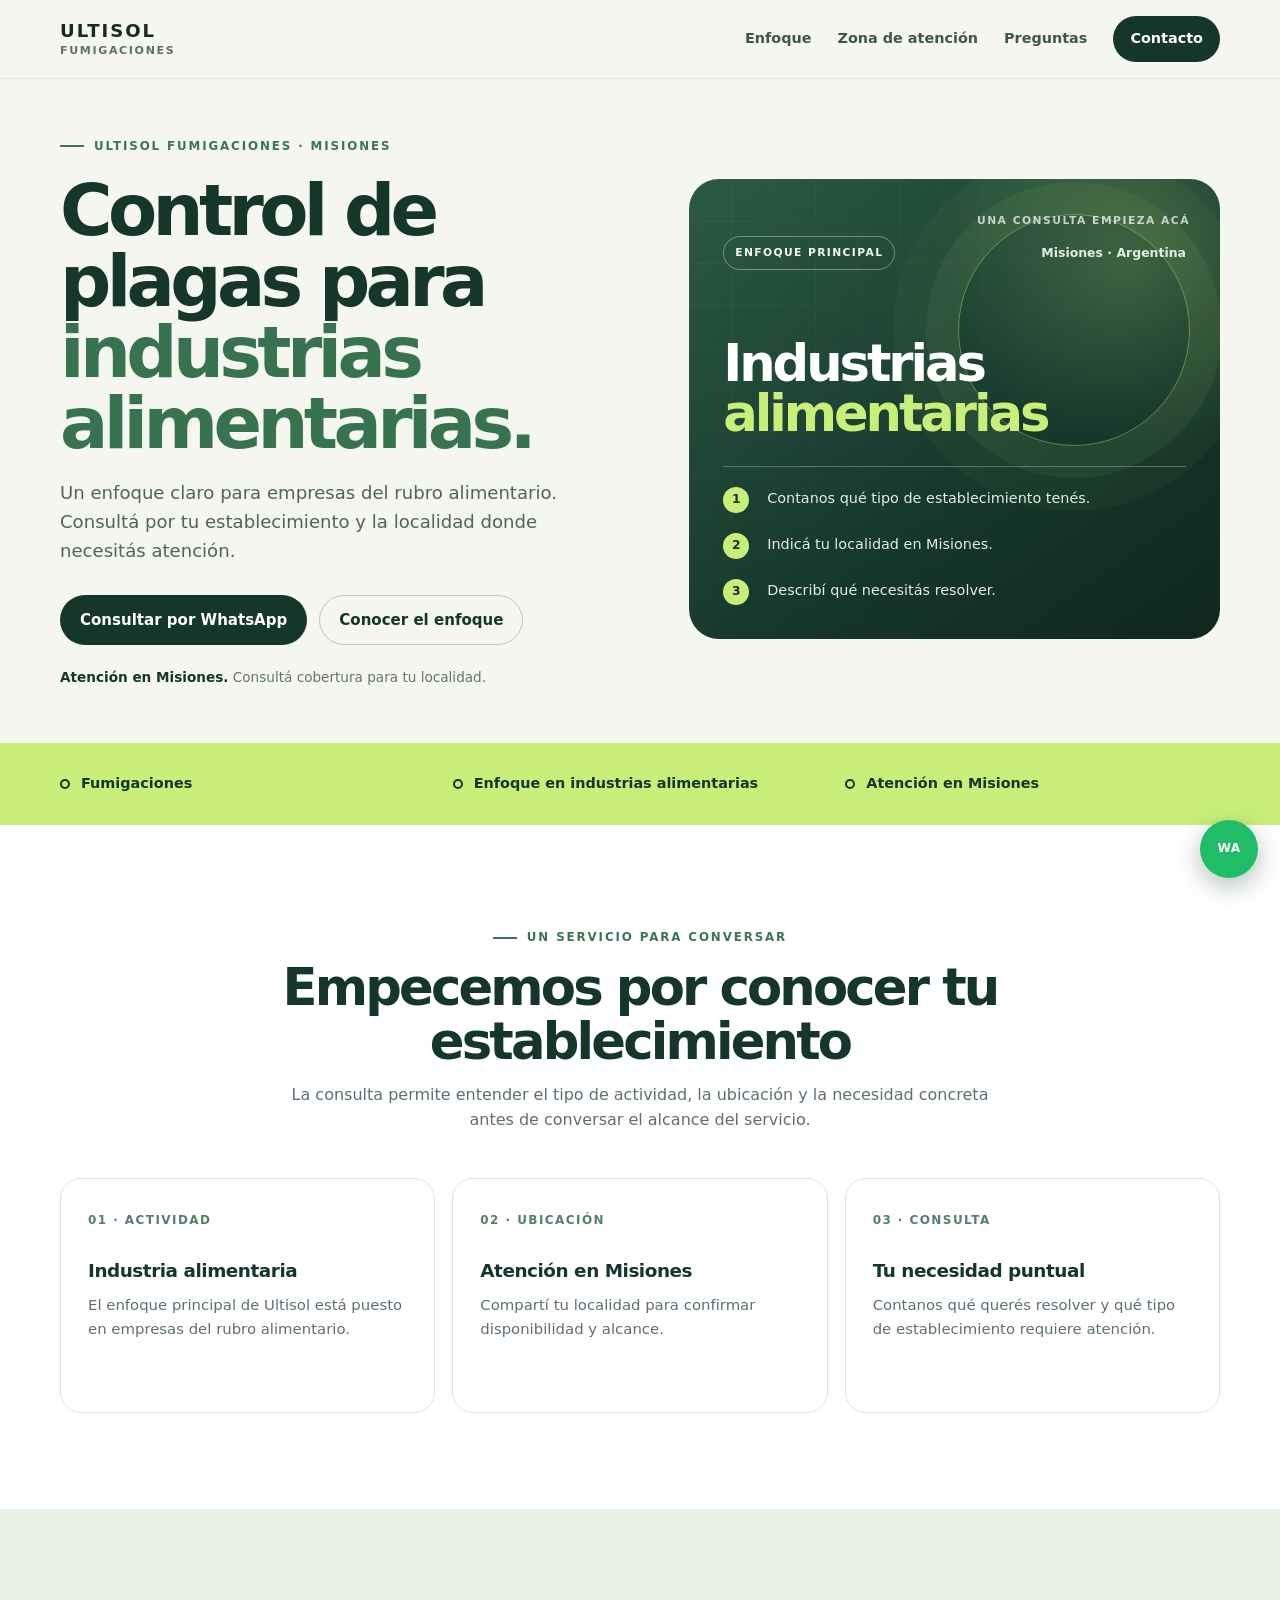
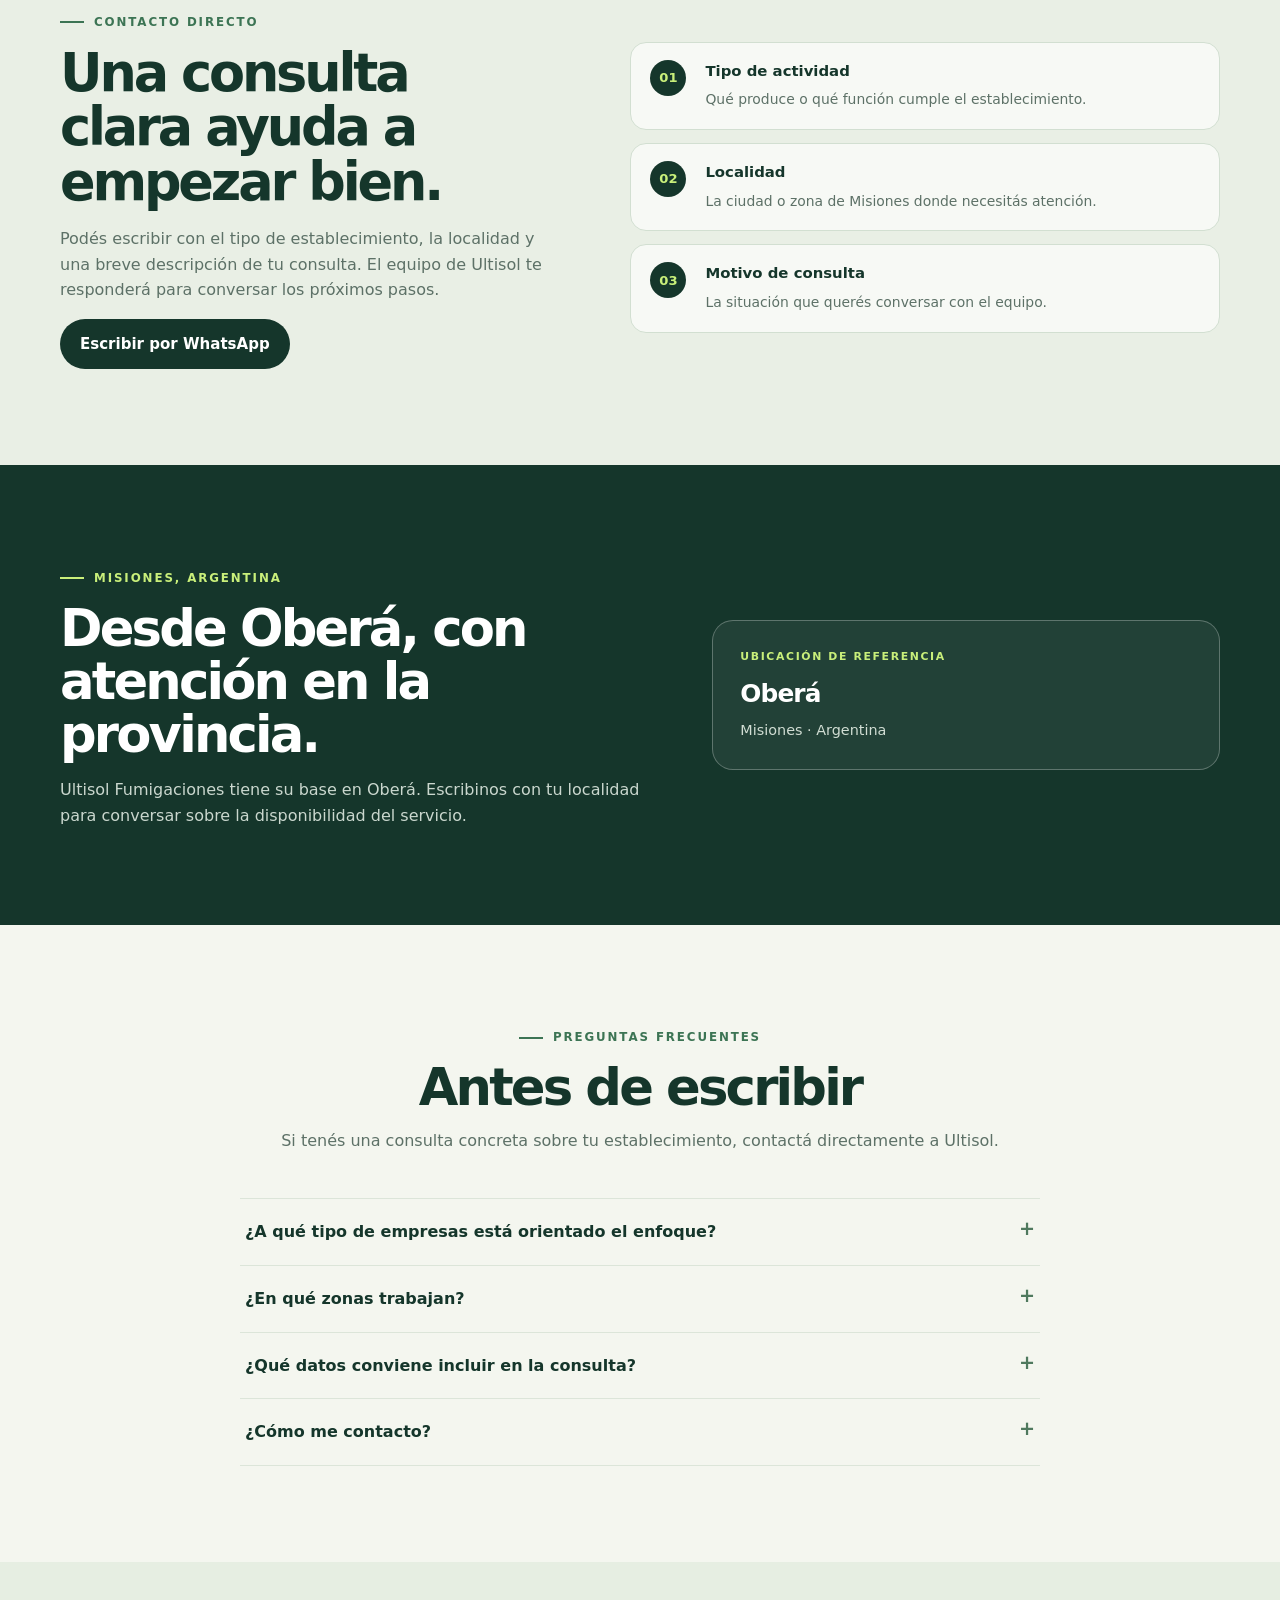
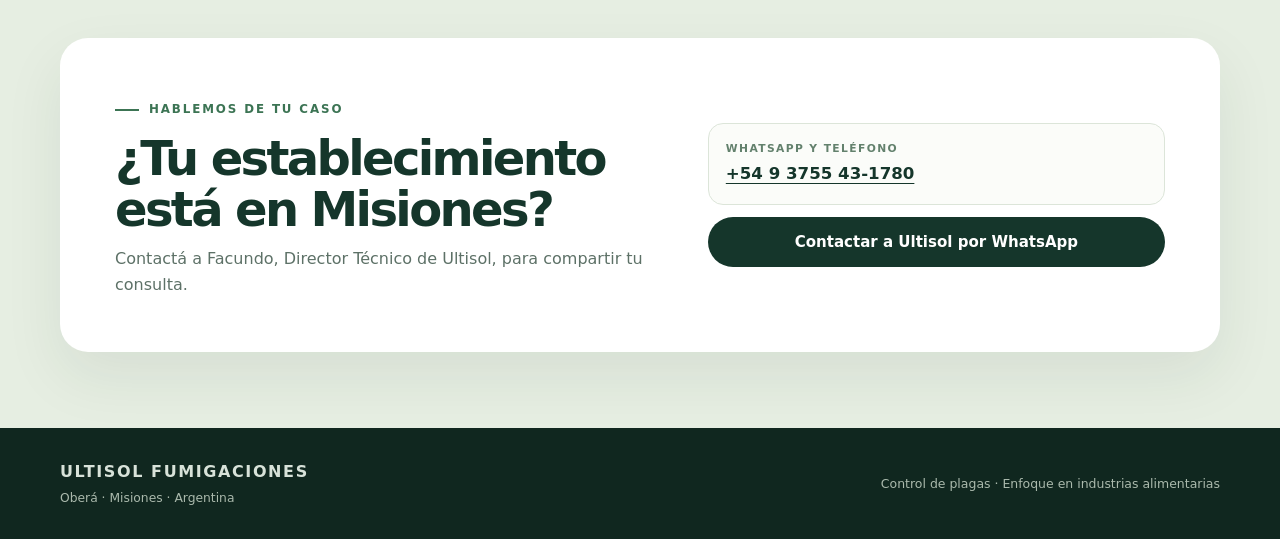
==== index.html @ b4c812c1 "Create first Ultisol website draft" ====
<!doctype html>
<html lang="es-AR">
<head>
  <meta charset="utf-8">
  <meta name="viewport" content="width=device-width, initial-scale=1">
  <meta name="theme-color" content="#15362b">
  <meta name="robots" content="noindex,follow">
  <meta name="description" content="Ultisol Fumigaciones: control de plagas con enfoque en industrias alimentarias. Atención en Misiones. Consultá por tu establecimiento.">
  <meta property="og:type" content="website">
  <meta property="og:locale" content="es_AR">
  <meta property="og:title" content="Ultisol Fumigaciones | Industrias alimentarias en Misiones">
  <meta property="og:description" content="Un enfoque en control de plagas para industrias alimentarias. Consultá por tu establecimiento en Misiones.">
  <meta name="referrer" content="no-referrer">
  <title>Ultisol Fumigaciones | Industrias alimentarias en Misiones</title>
  <style>
    :root {
      color-scheme: light;
      --ink: #172b24;
      --muted: #5d7167;
      --forest: #15362b;
      --forest-2: #214d3d;
      --leaf: #c9ef7a;
      --paper: #f4f6ef;
      --white: #fff;
      --line: #dce5d9;
      --soft: #e9efe5;
      --header-height: 78px;
      font-family: ui-sans-serif, system-ui, -apple-system, BlinkMacSystemFont, "Segoe UI", sans-serif;
    }
    * { box-sizing: border-box; }
    html { scroll-behavior: smooth; scroll-padding-top: 100px; }
    body { margin: 0; background: var(--paper); color: var(--ink); font-family: inherit; line-height: 1.6; }
    a { color: inherit; }
    .skip-link { position: absolute; left: 14px; top: -70px; z-index: 100; padding: 10px 14px; background: var(--leaf); color: var(--forest); border-radius: 8px; font-weight: 700; }
    .skip-link:focus { top: 12px; }
    .wrap { width: min(1160px, calc(100% - 48px)); margin-inline: auto; }
    .site-header { position: sticky; top: 0; z-index: 20; background: rgba(244, 246, 239, .96); border-bottom: 1px solid rgba(21, 54, 43, .09); backdrop-filter: blur(14px); }
    .header-inner { min-height: var(--header-height); display: flex; align-items: center; justify-content: space-between; gap: 24px; }
    .brand { text-decoration: none; display: grid; gap: 0; line-height: 1.08; flex: 0 0 auto; }
    .brand strong { font-size: 1.13rem; font-weight: 850; letter-spacing: .11em; }
    .brand span { margin-top: 5px; color: var(--muted); font-size: .69rem; font-weight: 700; letter-spacing: .15em; text-transform: uppercase; }
    .nav { display: flex; align-items: center; gap: 26px; }
    .nav a { color: #40564b; text-decoration: none; font-size: .9rem; font-weight: 650; }
    .nav a:hover, .nav a:focus-visible { color: #1d684b; }
    .nav .nav-cta { padding: 11px 17px; background: var(--forest); color: var(--white); border-radius: 999px; }
    .nav .nav-cta:hover, .nav .nav-cta:focus-visible { background: var(--forest-2); color: var(--white); }
    .hero { padding: 50px 0 54px; }
    .hero-grid { display: grid; grid-template-columns: minmax(0, 1.02fr) minmax(360px, .98fr); align-items: center; gap: clamp(36px, 6vw, 78px); }
    .eyebrow, .kicker { display: inline-flex; align-items: center; gap: 10px; color: #3c7454; font-size: .74rem; font-weight: 850; letter-spacing: .16em; text-transform: uppercase; }
    .eyebrow::before, .kicker::before { width: 24px; height: 2px; background: currentColor; content: ""; }
    h1, h2, h3, p { margin-top: 0; }
    h1, h2, h3 { font-family: inherit; }
    h1 { max-width: 690px; margin: 20px 0 20px; color: var(--forest); font-size: clamp(2.7rem, 5.6vw, 5.25rem); font-weight: 830; line-height: .99; letter-spacing: -.065em; }
    h1 em { color: #37734f; font-style: normal; }
    .hero-copy { max-width: 580px; color: #50645a; font-size: clamp(1rem, 1.5vw, 1.13rem); }
    .hero-actions { display: flex; flex-wrap: wrap; gap: 12px; margin-top: 29px; }
    .button { min-height: 49px; display: inline-flex; align-items: center; justify-content: center; gap: 10px; padding: 12px 19px; border: 1px solid transparent; border-radius: 999px; text-decoration: none; font-size: .94rem; font-weight: 780; transition: transform .18s ease, background .18s ease; }
    .button:hover { transform: translateY(-2px); }
    .button-primary { background: var(--forest); color: var(--white); }
    .button-primary:hover { background: var(--forest-2); }
    .button-light { border-color: #bac9bd; color: var(--forest); background: transparent; }
    .button-light:hover { background: var(--white); }
    .hero-note { margin: 22px 0 0; color: #64756b; font-size: .85rem; }
    .hero-note strong { color: var(--forest); }
    .hero-art { min-height: 460px; position: relative; overflow: hidden; isolation: isolate; padding: 34px; display: flex; align-items: end; border-radius: 30px; background: radial-gradient(circle at 83% 18%, rgba(201, 239, 122, .2), transparent 32%), linear-gradient(145deg, #2b5a44, #15362b 63%, #10271f); color: var(--white); }
    .hero-art::before { position: absolute; z-index: -1; inset: 0; content: ""; opacity: .27; background-image: linear-gradient(rgba(255,255,255,.15) 1px, transparent 1px), linear-gradient(90deg, rgba(255,255,255,.15) 1px, transparent 1px); background-size: 42px 42px; mask-image: linear-gradient(130deg, black, transparent 76%); }
    .hero-art::after { position: absolute; z-index: -1; top: 35px; right: 30px; width: 230px; height: 230px; border: 1px solid rgba(201,239,122,.42); border-radius: 50%; box-shadow: 0 0 0 32px rgba(201,239,122,.06), 0 0 0 65px rgba(201,239,122,.035); content: ""; }
    .art-content { width: 100%; }
    .art-topline { display: flex; justify-content: space-between; align-items: center; gap: 12px; }
    .art-tag { padding: 7px 11px; border: 1px solid rgba(255,255,255,.37); border-radius: 999px; color: #f5f8ee; font-size: .67rem; font-weight: 800; letter-spacing: .13em; text-transform: uppercase; }
    .art-location { color: #e3eddf; font-size: .78rem; font-weight: 700; }
    .art-title { margin: 68px 0 28px; max-width: 380px; font-size: clamp(2.3rem, 4vw, 3.7rem); font-weight: 820; line-height: .98; letter-spacing: -.06em; }
    .art-title span { display: block; color: var(--leaf); }
    .art-rule { width: 100%; height: 1px; background: rgba(255,255,255,.27); }
    .art-prompt { display: grid; grid-template-columns: 32px 1fr; gap: 12px; align-items: start; margin-top: 20px; color: #e4ede3; font-size: .9rem; }
    .art-prompt b { width: 26px; height: 26px; display: grid; place-items: center; border-radius: 50%; background: var(--leaf); color: var(--forest); font-size: .77rem; }
    .art-prompt span { display: block; }
    .hero-art-note { position: absolute; top: 33px; right: 30px; color: rgba(255,255,255,.72); font-size: .67rem; font-weight: 800; letter-spacing: .14em; text-transform: uppercase; }
    .quick-facts { background: var(--leaf); color: var(--forest); }
    .quick-facts-inner { min-height: 82px; display: grid; grid-template-columns: repeat(3, 1fr); align-items: center; gap: 18px; }
    .fact { display: flex; align-items: center; gap: 11px; font-size: .9rem; font-weight: 760; }
    .fact-dot { width: 10px; height: 10px; border: 2px solid currentColor; border-radius: 50%; }
    .section { padding: 96px 0; }
    .section-heading { max-width: 720px; margin: 0 auto 45px; text-align: center; }
    .section-heading .kicker { justify-content: center; }
    .section-heading h2 { margin: 14px 0 13px; color: var(--forest); font-size: clamp(2rem, 4vw, 3.25rem); font-weight: 820; line-height: 1.05; letter-spacing: -.055em; }
    .section-heading p { margin: 0; color: var(--muted); font-size: 1rem; }
    .focus { background: var(--white); }
    .focus-grid { display: grid; grid-template-columns: repeat(3, minmax(0, 1fr)); gap: 17px; }
    .focus-card { min-height: 235px; padding: 27px; border: 1px solid var(--line); border-radius: 21px; background: var(--white); transition: transform .2s ease, box-shadow .2s ease; }
    .focus-card:hover { transform: translateY(-4px); box-shadow: 0 18px 38px rgba(21,54,43,.09); }
    .focus-number { display: inline-block; color: #548166; font-size: .75rem; font-weight: 850; letter-spacing: .12em; }
    .focus-card h3 { margin: 24px 0 9px; color: var(--forest); font-size: 1.15rem; font-weight: 800; letter-spacing: -.025em; }
    .focus-card p { margin: 0; color: var(--muted); font-size: .93rem; }
    .conversation { background: var(--soft); }
    .conversation-grid { display: grid; grid-template-columns: minmax(0, .9fr) minmax(0, 1.1fr); gap: clamp(36px, 7vw, 88px); align-items: center; }
    .conversation h2 { margin: 14px 0 17px; color: var(--forest); font-size: clamp(2rem, 4.1vw, 3.4rem); font-weight: 820; line-height: 1.04; letter-spacing: -.06em; }
    .conversation-copy > p { color: var(--muted); }
    .conversation-list { display: grid; gap: 13px; }
    .conversation-item { display: grid; grid-template-columns: 42px 1fr; gap: 13px; align-items: start; padding: 17px 19px; border: 1px solid #d2dfd1; border-radius: 16px; background: rgba(255,255,255,.64); }
    .conversation-item b { width: 36px; height: 36px; display: grid; place-items: center; border-radius: 50%; background: var(--forest); color: var(--leaf); font-size: .82rem; }
    .conversation-item strong { display: block; margin-bottom: 3px; color: var(--forest); font-size: .93rem; }
    .conversation-item span { color: var(--muted); font-size: .87rem; }
    .location { background: var(--forest); color: var(--white); }
    .location-grid { display: grid; grid-template-columns: 1fr .85fr; gap: 55px; align-items: center; }
    .location .kicker { color: var(--leaf); }
    .location h2 { max-width: 650px; margin: 14px 0 16px; font-size: clamp(2rem, 4vw, 3.3rem); font-weight: 820; line-height: 1.04; letter-spacing: -.055em; }
    .location-copy { max-width: 600px; margin-bottom: 0; color: #cad7ce; }
    .location-card { padding: 27px; border: 1px solid rgba(255,255,255,.27); border-radius: 21px; background: rgba(255,255,255,.06); }
    .location-card small { display: block; color: var(--leaf); font-size: .68rem; font-weight: 850; letter-spacing: .15em; text-transform: uppercase; }
    .location-card strong { display: block; margin: 9px 0 3px; font-size: 1.55rem; letter-spacing: -.035em; }
    .location-card span { color: #d1ddd3; font-size: .9rem; }
    .faq { background: var(--paper); }
    .faq-list { max-width: 800px; margin: 0 auto; border-top: 1px solid var(--line); }
    .faq-list details { padding: 20px 5px; border-bottom: 1px solid var(--line); }
    .faq-list summary { display: flex; justify-content: space-between; gap: 24px; cursor: pointer; color: var(--forest); font-weight: 780; list-style: none; }
    .faq-list summary::-webkit-details-marker { display: none; }
    .faq-list summary::after { content: "+"; color: #4f795e; font-size: 1.2rem; line-height: 1; }
    .faq-list details[open] summary::after { content: "−"; }
    .faq-list details p { max-width: 700px; margin: 12px 0 0; color: var(--muted); font-size: .94rem; }
    .contact { padding: 76px 0; background: #e6eee2; }
    .contact-panel { display: grid; grid-template-columns: 1.1fr .9fr; gap: 34px; align-items: center; padding: clamp(28px, 5vw, 55px); border-radius: 28px; background: var(--white); box-shadow: 0 24px 60px rgba(21,54,43,.08); }
    .contact-panel h2 { margin: 14px 0 12px; color: var(--forest); font-size: clamp(2rem, 4vw, 3rem); font-weight: 820; line-height: 1.05; letter-spacing: -.055em; }
    .contact-panel p { max-width: 570px; margin-bottom: 0; color: var(--muted); }
    .contact-actions { display: grid; gap: 12px; }
    .contact-detail { padding: 16px 17px; border: 1px solid var(--line); border-radius: 15px; background: #fbfcf9; }
    .contact-detail small { display: block; margin-bottom: 4px; color: #63816d; font-size: .67rem; font-weight: 850; letter-spacing: .13em; text-transform: uppercase; }
    .contact-detail a { color: var(--forest); font-size: 1.04rem; font-weight: 800; text-decoration-thickness: 1px; text-underline-offset: 4px; }
    .contact-detail .button { width: 100%; }
    .contact-detail .button:hover { color: var(--white); }
    .footer { padding: 31px 0; background: #10271f; color: #d8e2d9; }
    .footer-inner { display: flex; align-items: center; justify-content: space-between; gap: 18px; }
    .footer-brand { font-weight: 820; letter-spacing: .1em; }
    .footer small { display: block; margin-top: 4px; color: #aab9ac; font-size: .77rem; }
    .footer-note { color: #aab9ac; font-size: .78rem; }
    .floating-wa { position: fixed; z-index: 15; right: 22px; bottom: 22px; width: 58px; height: 58px; display: grid; place-items: center; border-radius: 50%; background: #20bd68; color: var(--white); box-shadow: 0 8px 26px rgba(7,47,28,.3); text-decoration: none; font-size: .76rem; font-weight: 900; letter-spacing: .04em; }
    .floating-wa:hover { background: #159952; }
    :focus-visible { outline: 3px solid #82b852; outline-offset: 3px; }
    @media (max-width: 900px) {
      .hero-grid { grid-template-columns: 1fr 1fr; gap: 30px; }
      .hero-art { min-height: 420px; padding: 27px; }
      .nav { gap: 15px; }
      .nav a { font-size: .84rem; }
      .conversation-grid { gap: 36px; }
      .location-grid { gap: 35px; }
    }
    @media (max-width: 720px) {
      :root { --header-height: auto; }
      .wrap { width: min(100% - 36px, 1160px); }
      .header-inner { min-height: 0; padding: 15px 0 12px; flex-wrap: wrap; gap: 12px 18px; }
      .brand strong { font-size: 1.02rem; }
      .nav { order: 3; width: 100%; gap: 19px; overflow-x: auto; padding: 3px 0 6px; }
      .nav a { flex: 0 0 auto; font-size: .82rem; }
      .nav .nav-cta { padding: 8px 13px; }
      .hero { padding: 38px 0 42px; }
      .hero-grid { grid-template-columns: 1fr; }
      h1 { max-width: 600px; font-size: clamp(2.65rem, 12vw, 4.25rem); }
      .hero-art { min-height: 380px; }
      .art-title { margin-top: 56px; font-size: clamp(2.3rem, 10vw, 3.5rem); }
      .quick-facts-inner { min-height: 0; grid-template-columns: 1fr; gap: 0; padding-block: 13px; }
      .fact { min-height: 43px; font-size: .86rem; }
      .section { padding: 72px 0; }
      .section-heading { margin-bottom: 32px; }
      .focus-grid { grid-template-columns: 1fr; }
      .focus-card { min-height: auto; padding: 23px; }
      .conversation-grid, .location-grid, .contact-panel { grid-template-columns: 1fr; }
      .location-card { max-width: none; }
      .contact { padding: 54px 0; }
      .contact-panel { gap: 24px; }
      .footer-inner { align-items: flex-start; flex-direction: column; }
      .floating-wa { right: 16px; bottom: 16px; width: 54px; height: 54px; }
    }
    @media (prefers-reduced-motion: reduce) {
      *, *::before, *::after { scroll-behavior: auto !important; transition-duration: .01ms !important; }
    }
  </style>
  <script type="application/ld+json">
  {
    "@context": "https://schema.org",
    "@type": "LocalBusiness",
    "name": "Ultisol Fumigaciones",
    "telephone": "+5493755431780",
    "address": {
      "@type": "PostalAddress",
      "addressLocality": "Oberá",
      "addressRegion": "Misiones",
      "addressCountry": "AR"
    },
    "areaServed": {
      "@type": "AdministrativeArea",
      "name": "Misiones, Argentina"
    }
  }
  </script>
</head>
<body>
  <a class="skip-link" href="#main">Ir al contenido</a>
  <header class="site-header">
    <div class="wrap header-inner">
      <a class="brand" href="#inicio" aria-label="Ultisol Fumigaciones, inicio">
        <strong>ULTISOL</strong>
        <span>Fumigaciones</span>
      </a>
      <nav class="nav" aria-label="Navegación principal">
        <a href="#enfoque">Enfoque</a>
        <a href="#zona">Zona de atención</a>
        <a href="#preguntas">Preguntas</a>
        <a class="nav-cta" href="#contacto">Contacto</a>
      </nav>
    </div>
  </header>
  <main id="main">
    <section class="hero" id="inicio" aria-labelledby="hero-title">
      <div class="wrap hero-grid">
        <div>
          <span class="eyebrow">Ultisol Fumigaciones · Misiones</span>
          <h1 id="hero-title">Control de plagas para <em>industrias alimentarias.</em></h1>
          <p class="hero-copy">Un enfoque claro para empresas del rubro alimentario. Consultá por tu establecimiento y la localidad donde necesitás atención.</p>
          <div class="hero-actions">
            <a class="button button-primary" href="https://wa.me/5493755431780?text=Hola%2C%20quisiera%20consultar%20por%20control%20de%20plagas%20para%20una%20industria%20alimentaria.%20Mi%20establecimiento%20est%C3%A1%20en%20Misiones." target="_blank" rel="noopener noreferrer">Consultar por WhatsApp</a>
            <a class="button button-light" href="#enfoque">Conocer el enfoque</a>
          </div>
          <p class="hero-note"><strong>Atención en Misiones.</strong> Consultá cobertura para tu localidad.</p>
        </div>
        <div class="hero-art" aria-label="Enfoque de Ultisol en industrias alimentarias y atención en Misiones">
          <span class="hero-art-note">Una consulta empieza acá</span>
          <div class="art-content">
            <div class="art-topline">
              <span class="art-tag">Enfoque principal</span>
              <span class="art-location">Misiones · Argentina</span>
            </div>
            <h2 class="art-title">Industrias <span>alimentarias</span></h2>
            <div class="art-rule"></div>
            <div class="art-prompt"><b>1</b><span>Contanos qué tipo de establecimiento tenés.</span></div>
            <div class="art-prompt"><b>2</b><span>Indicá tu localidad en Misiones.</span></div>
            <div class="art-prompt"><b>3</b><span>Describí qué necesitás resolver.</span></div>
          </div>
        </div>
      </div>
    </section>
    <section class="quick-facts" aria-label="Resumen de Ultisol">
      <div class="wrap quick-facts-inner">
        <div class="fact"><span class="fact-dot" aria-hidden="true"></span>Fumigaciones</div>
        <div class="fact"><span class="fact-dot" aria-hidden="true"></span>Enfoque en industrias alimentarias</div>
        <div class="fact"><span class="fact-dot" aria-hidden="true"></span>Atención en Misiones</div>
      </div>
    </section>
    <section class="section focus" id="enfoque">
      <div class="wrap">
        <header class="section-heading">
          <span class="kicker">Un servicio para conversar</span>
          <h2>Empecemos por conocer tu establecimiento</h2>
          <p>La consulta permite entender el tipo de actividad, la ubicación y la necesidad concreta antes de conversar el alcance del servicio.</p>
        </header>
        <div class="focus-grid">
          <article class="focus-card">
            <span class="focus-number">01 · ACTIVIDAD</span>
            <h3>Industria alimentaria</h3>
            <p>El enfoque principal de Ultisol está puesto en empresas del rubro alimentario.</p>
          </article>
          <article class="focus-card">
            <span class="focus-number">02 · UBICACIÓN</span>
            <h3>Atención en Misiones</h3>
            <p>Compartí tu localidad para confirmar disponibilidad y alcance.</p>
          </article>
          <article class="focus-card">
            <span class="focus-number">03 · CONSULTA</span>
            <h3>Tu necesidad puntual</h3>
            <p>Contanos qué querés resolver y qué tipo de establecimiento requiere atención.</p>
          </article>
        </div>
      </div>
    </section>
    <section class="section conversation">
      <div class="wrap conversation-grid">
        <div class="conversation-copy">
          <span class="kicker">Contacto directo</span>
          <h2>Una consulta clara ayuda a empezar bien.</h2>
          <p>Podés escribir con el tipo de establecimiento, la localidad y una breve descripción de tu consulta. El equipo de Ultisol te responderá para conversar los próximos pasos.</p>
          <a class="button button-primary" href="https://wa.me/5493755431780?text=Hola%2C%20quiero%20consultar%20por%20un%20establecimiento%20alimentario%20en%20Misiones." target="_blank" rel="noopener noreferrer">Escribir por WhatsApp</a>
        </div>
        <div class="conversation-list" aria-label="Datos útiles para la consulta">
          <div class="conversation-item"><b>01</b><div><strong>Tipo de actividad</strong><span>Qué produce o qué función cumple el establecimiento.</span></div></div>
          <div class="conversation-item"><b>02</b><div><strong>Localidad</strong><span>La ciudad o zona de Misiones donde necesitás atención.</span></div></div>
          <div class="conversation-item"><b>03</b><div><strong>Motivo de consulta</strong><span>La situación que querés conversar con el equipo.</span></div></div>
        </div>
      </div>
    </section>
    <section class="section location" id="zona">
      <div class="wrap location-grid">
        <div>
          <span class="kicker">Misiones, Argentina</span>
          <h2>Desde Oberá, con atención en la provincia.</h2>
          <p class="location-copy">Ultisol Fumigaciones tiene su base en Oberá. Escribinos con tu localidad para conversar sobre la disponibilidad del servicio.</p>
        </div>
        <div class="location-card">
          <small>Ubicación de referencia</small>
          <strong>Oberá</strong>
          <span>Misiones · Argentina</span>
        </div>
      </div>
    </section>
    <section class="section faq" id="preguntas">
      <div class="wrap">
        <header class="section-heading">
          <span class="kicker">Preguntas frecuentes</span>
          <h2>Antes de escribir</h2>
          <p>Si tenés una consulta concreta sobre tu establecimiento, contactá directamente a Ultisol.</p>
        </header>
        <div class="faq-list">
          <details>
            <summary>¿A qué tipo de empresas está orientado el enfoque?</summary>
            <p>Principalmente a industrias alimentarias. Escribinos para conversar sobre tu actividad y necesidad.</p>
          </details>
          <details>
            <summary>¿En qué zonas trabajan?</summary>
            <p>Actualmente, la atención se centra en Misiones. Consultá por tu localidad para confirmar disponibilidad.</p>
          </details>
          <details>
            <summary>¿Qué datos conviene incluir en la consulta?</summary>
            <p>El tipo de establecimiento, la localidad y una breve descripción de lo que necesitás resolver.</p>
          </details>
          <details>
            <summary>¿Cómo me contacto?</summary>
            <p>Podés escribir por WhatsApp o llamar al número de contacto publicado en esta página.</p>
          </details>
        </div>
      </div>
    </section>
    <section class="contact" id="contacto">
      <div class="wrap contact-panel">
        <div>
          <span class="kicker">Hablemos de tu caso</span>
          <h2>¿Tu establecimiento está en Misiones?</h2>
          <p>Contactá a Facundo, Director Técnico de Ultisol, para compartir tu consulta.</p>
        </div>
        <div class="contact-actions">
          <div class="contact-detail">
            <small>WhatsApp y teléfono</small>
            <a href="tel:+5493755431780">+54 9 3755 43-1780</a>
          </div>
          <a class="button button-primary" href="https://wa.me/5493755431780?text=Hola%2C%20soy%20responsable%20de%20un%20establecimiento%20en%20Misiones%20y%20quiero%20consultar." target="_blank" rel="noopener noreferrer">Contactar a Ultisol por WhatsApp</a>
        </div>
      </div>
    </section>
  </main>
  <footer class="footer">
    <div class="wrap footer-inner">
      <div><div class="footer-brand">ULTISOL FUMIGACIONES</div><small>Oberá · Misiones · Argentina</small></div>
      <div class="footer-note">Control de plagas · Enfoque en industrias alimentarias</div>
    </div>
  </footer>
  <a class="floating-wa" href="https://wa.me/5493755431780?text=Hola%2C%20quisiera%20hacer%20una%20consulta%20a%20Ultisol%20Fumigaciones." target="_blank" rel="noopener noreferrer" aria-label="Consultar con Ultisol Fumigaciones por WhatsApp">WA</a>
</body>
</html>
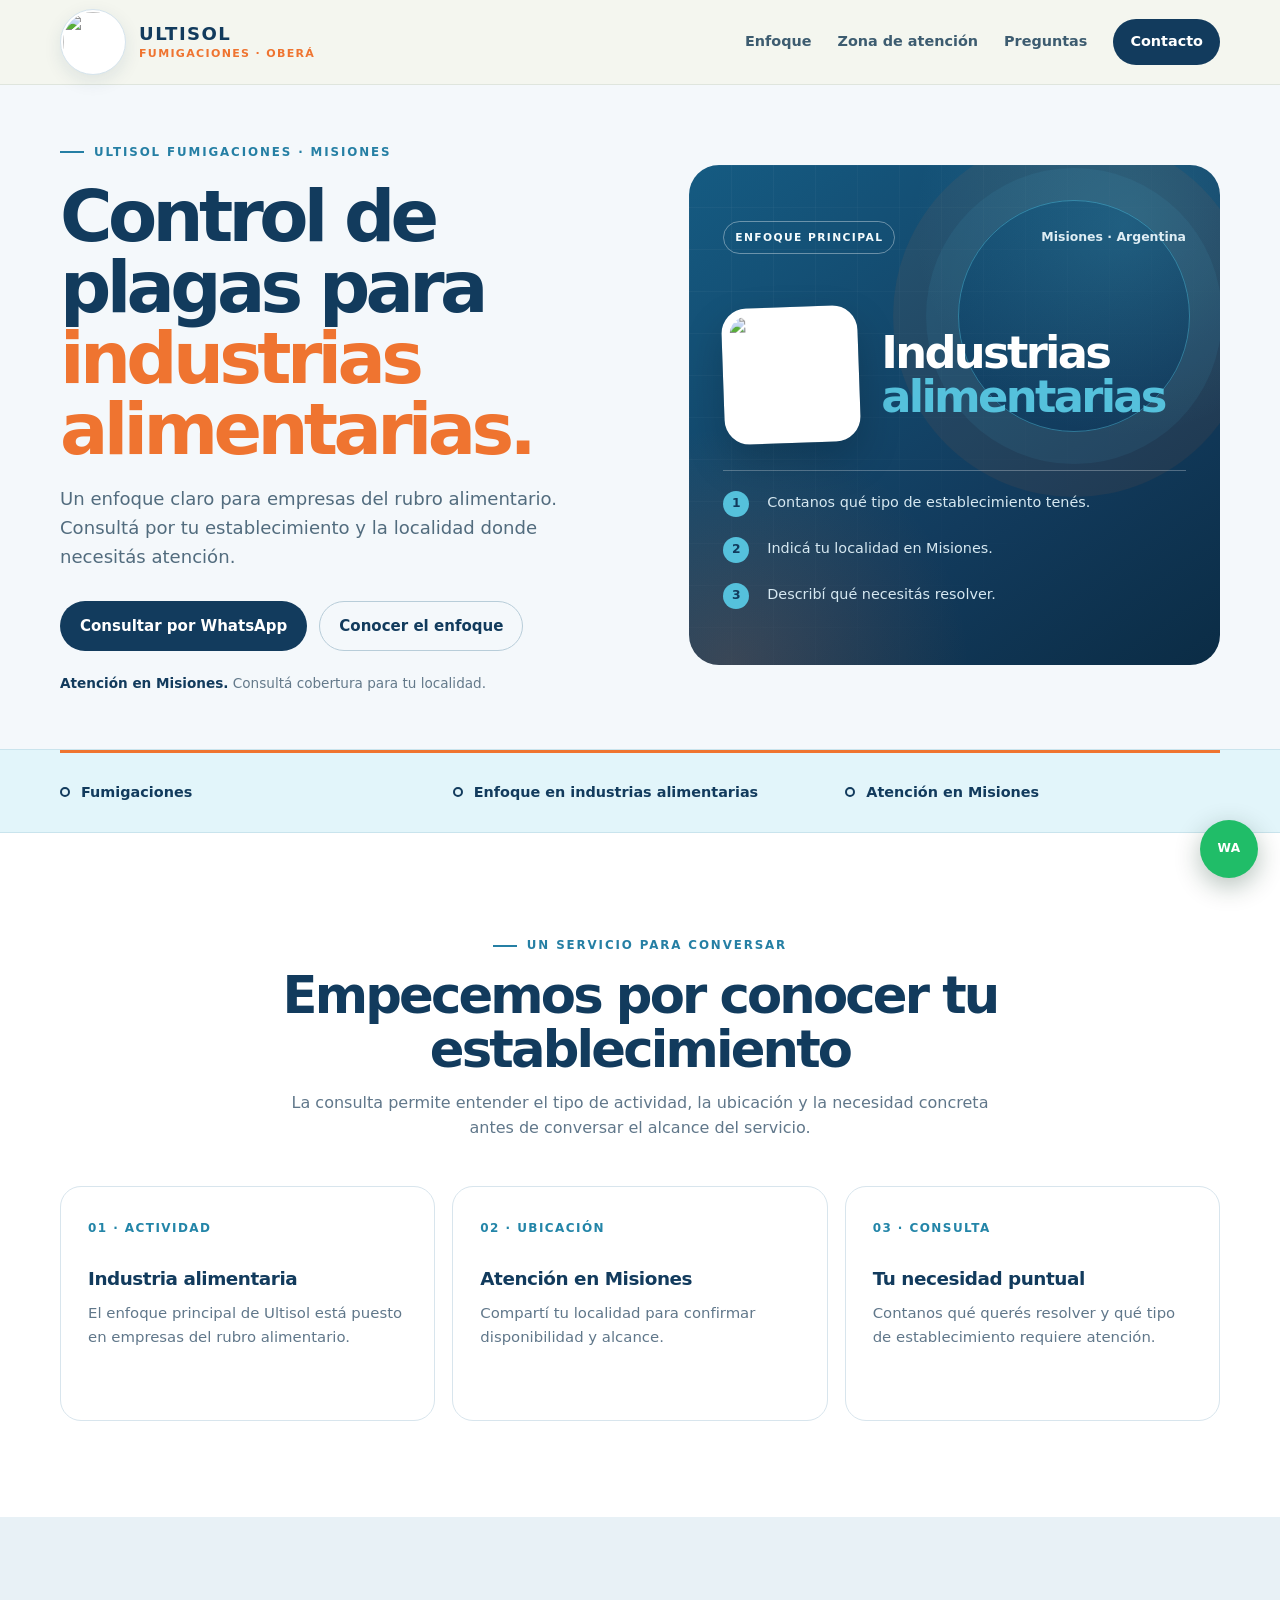
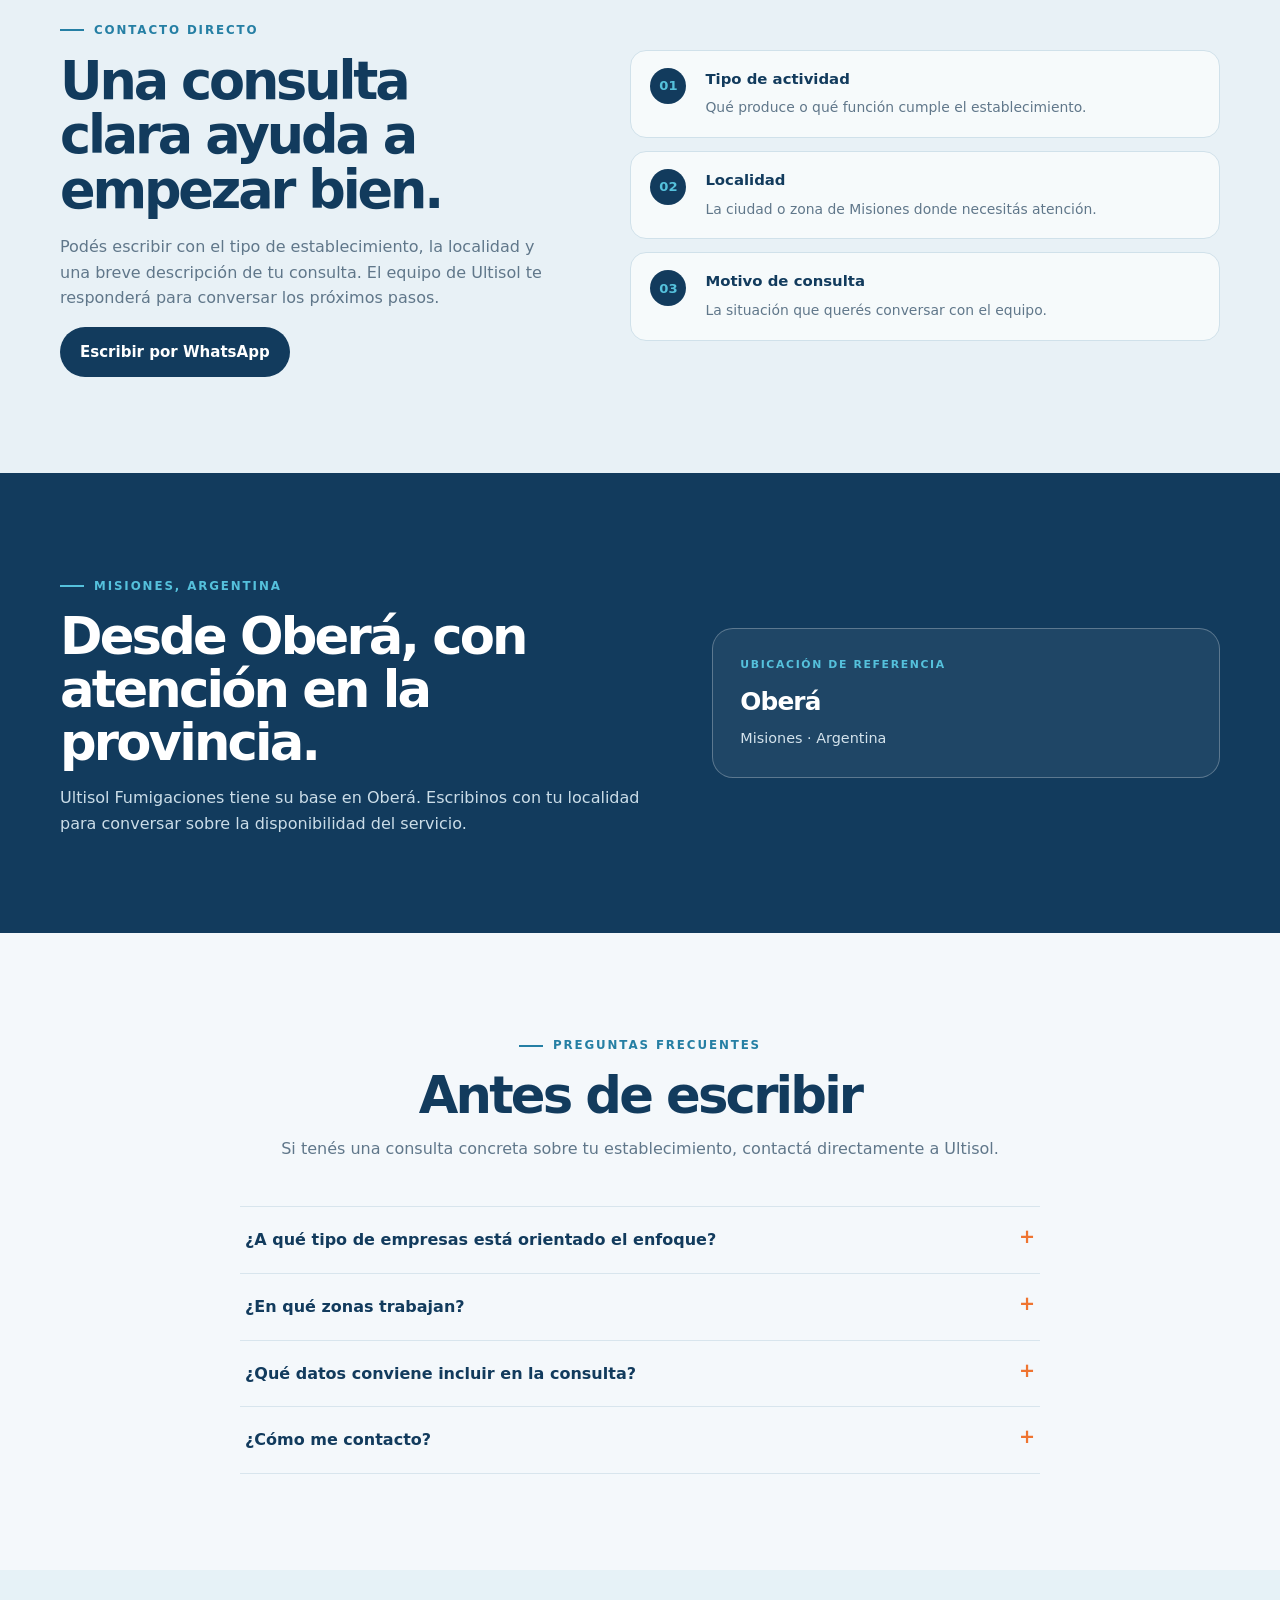
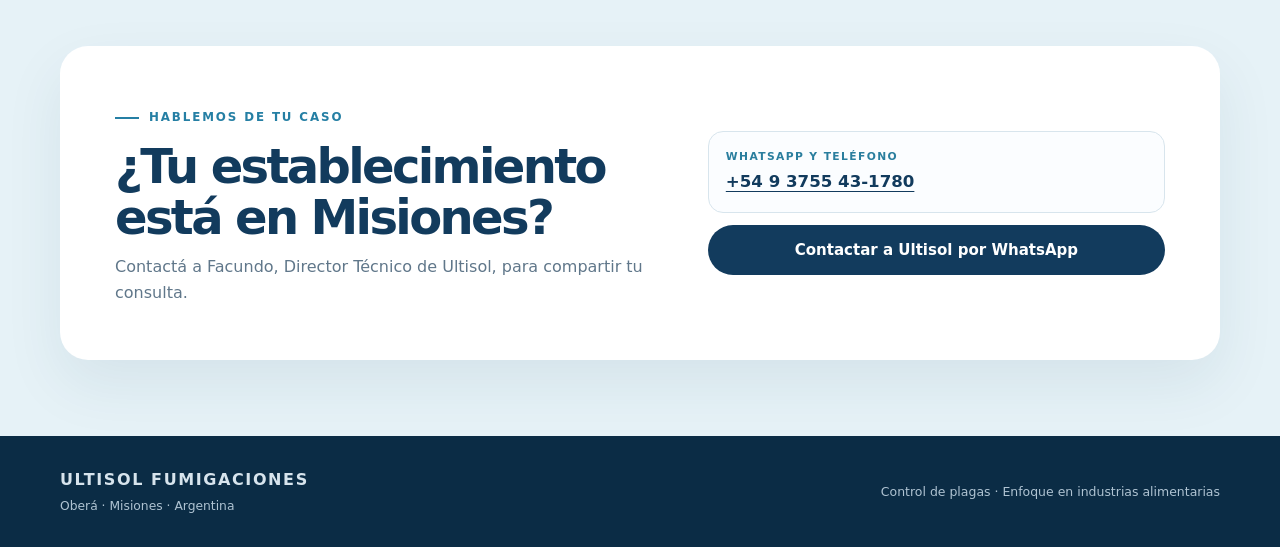
==== commit 0f3936bc: "Apply Ultisol logo and brand palette" ====
--- a/index.html
+++ b/index.html
@@ -3,7 +3,9 @@
 <head>
   <meta charset="utf-8">
   <meta name="viewport" content="width=device-width, initial-scale=1">
-  <meta name="theme-color" content="#15362b">
+  <meta name="theme-color" content="#123b5d">
+  <link rel="icon" type="image/jpeg" href="https://atuwfbqtoadwjamrueqm.supabase.co/storage/v1/object/public/chat-media/image/2453193368547112.jpg">
+  <meta property="og:image" content="https://atuwfbqtoadwjamrueqm.supabase.co/storage/v1/object/public/chat-media/image/2453193368547112.jpg">
   <meta name="robots" content="noindex,follow">
   <meta name="description" content="Ultisol Fumigaciones: control de plagas con enfoque en industrias alimentarias. Atención en Misiones. Consultá por tu establecimiento.">
   <meta property="og:type" content="website">
@@ -15,127 +17,135 @@
   <style>
     :root {
       color-scheme: light;
-      --ink: #172b24;
-      --muted: #5d7167;
-      --forest: #15362b;
-      --forest-2: #214d3d;
-      --leaf: #c9ef7a;
-      --paper: #f4f6ef;
+      --ink: #173448;
+      --muted: #60778a;
+      --brand-navy: #123b5d;
+      --brand-blue: #1b6c9c;
+      --brand-cyan: #55c1dc;
+      --brand-cyan-soft: #e2f5fa;
+      --brand-orange: #ef7430;
+      --paper: #f4f8fb;
       --white: #fff;
-      --line: #dce5d9;
-      --soft: #e9efe5;
-      --header-height: 78px;
+      --line: #d8e5ed;
+      --soft: #e8f1f6;
+      --header-height: 84px;
       font-family: ui-sans-serif, system-ui, -apple-system, BlinkMacSystemFont, "Segoe UI", sans-serif;
     }
     * { box-sizing: border-box; }
     html { scroll-behavior: smooth; scroll-padding-top: 100px; }
     body { margin: 0; background: var(--paper); color: var(--ink); font-family: inherit; line-height: 1.6; }
     a { color: inherit; }
-    .skip-link { position: absolute; left: 14px; top: -70px; z-index: 100; padding: 10px 14px; background: var(--leaf); color: var(--forest); border-radius: 8px; font-weight: 700; }
+    .skip-link { position: absolute; left: 14px; top: -70px; z-index: 100; padding: 10px 14px; background: var(--brand-cyan); color: var(--brand-navy); border-radius: 8px; font-weight: 700; }
     .skip-link:focus { top: 12px; }
     .wrap { width: min(1160px, calc(100% - 48px)); margin-inline: auto; }
     .site-header { position: sticky; top: 0; z-index: 20; background: rgba(244, 246, 239, .96); border-bottom: 1px solid rgba(21, 54, 43, .09); backdrop-filter: blur(14px); }
     .header-inner { min-height: var(--header-height); display: flex; align-items: center; justify-content: space-between; gap: 24px; }
-    .brand { text-decoration: none; display: grid; gap: 0; line-height: 1.08; flex: 0 0 auto; }
-    .brand strong { font-size: 1.13rem; font-weight: 850; letter-spacing: .11em; }
-    .brand span { margin-top: 5px; color: var(--muted); font-size: .69rem; font-weight: 700; letter-spacing: .15em; text-transform: uppercase; }
+    .brand { text-decoration: none; display: flex; align-items: center; gap: 13px; line-height: 1.08; flex: 0 0 auto; }
+    .brand-logo { width: 66px; height: 66px; display: block; flex: 0 0 auto; object-fit: contain; border: 1px solid #d5e3ec; border-radius: 50%; background: #fff; padding: 2px; box-shadow: 0 6px 18px rgba(18,59,93,.1); }
+    .brand-copy { display: grid; gap: 0; line-height: 1.08; }
+    .brand strong { font-size: 1.13rem; font-weight: 850; letter-spacing: .08em; color: var(--brand-navy); }
+    .brand-copy span { margin-top: 5px; color: var(--brand-orange); font-size: .69rem; font-weight: 750; letter-spacing: .12em; text-transform: uppercase; }
     .nav { display: flex; align-items: center; gap: 26px; }
-    .nav a { color: #40564b; text-decoration: none; font-size: .9rem; font-weight: 650; }
-    .nav a:hover, .nav a:focus-visible { color: #1d684b; }
-    .nav .nav-cta { padding: 11px 17px; background: var(--forest); color: var(--white); border-radius: 999px; }
-    .nav .nav-cta:hover, .nav .nav-cta:focus-visible { background: var(--forest-2); color: var(--white); }
+    .nav a { color: #3d5c70; text-decoration: none; font-size: .9rem; font-weight: 650; }
+    .nav a:hover, .nav a:focus-visible { color: var(--brand-orange); }
+    .nav .nav-cta { padding: 11px 17px; background: var(--brand-navy); color: var(--white); border-radius: 999px; }
+    .nav .nav-cta:hover, .nav .nav-cta:focus-visible { background: var(--brand-blue); color: var(--white); }
     .hero { padding: 50px 0 54px; }
     .hero-grid { display: grid; grid-template-columns: minmax(0, 1.02fr) minmax(360px, .98fr); align-items: center; gap: clamp(36px, 6vw, 78px); }
-    .eyebrow, .kicker { display: inline-flex; align-items: center; gap: 10px; color: #3c7454; font-size: .74rem; font-weight: 850; letter-spacing: .16em; text-transform: uppercase; }
+    .eyebrow, .kicker { display: inline-flex; align-items: center; gap: 10px; color: #257fa4; font-size: .74rem; font-weight: 850; letter-spacing: .16em; text-transform: uppercase; }
     .eyebrow::before, .kicker::before { width: 24px; height: 2px; background: currentColor; content: ""; }
     h1, h2, h3, p { margin-top: 0; }
     h1, h2, h3 { font-family: inherit; }
-    h1 { max-width: 690px; margin: 20px 0 20px; color: var(--forest); font-size: clamp(2.7rem, 5.6vw, 5.25rem); font-weight: 830; line-height: .99; letter-spacing: -.065em; }
-    h1 em { color: #37734f; font-style: normal; }
-    .hero-copy { max-width: 580px; color: #50645a; font-size: clamp(1rem, 1.5vw, 1.13rem); }
+    h1 { max-width: 690px; margin: 20px 0 20px; color: var(--brand-navy); font-size: clamp(2.7rem, 5.6vw, 5.25rem); font-weight: 830; line-height: .99; letter-spacing: -.065em; }
+    h1 em { color: #ef7430; font-style: normal; }
+    .hero-copy { max-width: 580px; color: #526c7e; font-size: clamp(1rem, 1.5vw, 1.13rem); }
     .hero-actions { display: flex; flex-wrap: wrap; gap: 12px; margin-top: 29px; }
     .button { min-height: 49px; display: inline-flex; align-items: center; justify-content: center; gap: 10px; padding: 12px 19px; border: 1px solid transparent; border-radius: 999px; text-decoration: none; font-size: .94rem; font-weight: 780; transition: transform .18s ease, background .18s ease; }
     .button:hover { transform: translateY(-2px); }
-    .button-primary { background: var(--forest); color: var(--white); }
-    .button-primary:hover { background: var(--forest-2); }
-    .button-light { border-color: #bac9bd; color: var(--forest); background: transparent; }
+    .button-primary { background: var(--brand-navy); color: var(--white); }
+    .button-primary:hover { background: var(--brand-blue); }
+    .button-light { border-color: #b8cdd9; color: var(--brand-navy); background: transparent; }
     .button-light:hover { background: var(--white); }
-    .hero-note { margin: 22px 0 0; color: #64756b; font-size: .85rem; }
-    .hero-note strong { color: var(--forest); }
-    .hero-art { min-height: 460px; position: relative; overflow: hidden; isolation: isolate; padding: 34px; display: flex; align-items: end; border-radius: 30px; background: radial-gradient(circle at 83% 18%, rgba(201, 239, 122, .2), transparent 32%), linear-gradient(145deg, #2b5a44, #15362b 63%, #10271f); color: var(--white); }
+    .hero-note { margin: 22px 0 0; color: #63798a; font-size: .85rem; }
+    .hero-note strong { color: var(--brand-navy); }
+    .hero-art { min-height: 500px; position: relative; overflow: hidden; isolation: isolate; padding: 34px; display: flex; align-items: center; border-radius: 30px; background: radial-gradient(circle at 82% 12%, rgba(85,193,220,.2), transparent 34%), radial-gradient(circle at 8% 100%, rgba(239,116,48,.18), transparent 34%), linear-gradient(145deg, #155b82, #123b5d 63%, #0b2c45); color: var(--white); }
     .hero-art::before { position: absolute; z-index: -1; inset: 0; content: ""; opacity: .27; background-image: linear-gradient(rgba(255,255,255,.15) 1px, transparent 1px), linear-gradient(90deg, rgba(255,255,255,.15) 1px, transparent 1px); background-size: 42px 42px; mask-image: linear-gradient(130deg, black, transparent 76%); }
-    .hero-art::after { position: absolute; z-index: -1; top: 35px; right: 30px; width: 230px; height: 230px; border: 1px solid rgba(201,239,122,.42); border-radius: 50%; box-shadow: 0 0 0 32px rgba(201,239,122,.06), 0 0 0 65px rgba(201,239,122,.035); content: ""; }
+    .hero-art::after { position: absolute; z-index: -1; top: 35px; right: 30px; width: 230px; height: 230px; border: 1px solid rgba(85,193,220,.45); border-radius: 50%; box-shadow: 0 0 0 32px rgba(85,193,220,.08), 0 0 0 65px rgba(239,116,48,.07); content: ""; }
     .art-content { width: 100%; }
+    .art-feature { display: grid; grid-template-columns: 136px 1fr; align-items: center; gap: 22px; margin: 53px 0 27px; }
+    .hero-logo-card { width: 136px; aspect-ratio: 1; padding: 7px; border: 1px solid rgba(255,255,255,.65); border-radius: 25px; background: #fff; box-shadow: 0 18px 42px rgba(0,0,0,.18); transform: rotate(-2deg); }
+    .hero-logo-card img { width: 100%; height: 100%; display: block; object-fit: contain; border-radius: 18px; }
     .art-topline { display: flex; justify-content: space-between; align-items: center; gap: 12px; }
-    .art-tag { padding: 7px 11px; border: 1px solid rgba(255,255,255,.37); border-radius: 999px; color: #f5f8ee; font-size: .67rem; font-weight: 800; letter-spacing: .13em; text-transform: uppercase; }
-    .art-location { color: #e3eddf; font-size: .78rem; font-weight: 700; }
-    .art-title { margin: 68px 0 28px; max-width: 380px; font-size: clamp(2.3rem, 4vw, 3.7rem); font-weight: 820; line-height: .98; letter-spacing: -.06em; }
-    .art-title span { display: block; color: var(--leaf); }
+    .art-tag { padding: 7px 11px; border: 1px solid rgba(255,255,255,.37); border-radius: 999px; color: #f4fbfd; font-size: .67rem; font-weight: 800; letter-spacing: .13em; text-transform: uppercase; }
+    .art-location { color: #deedf4; font-size: .78rem; font-weight: 700; }
+    .art-title { margin: 0; max-width: 320px; font-size: clamp(2rem, 3.5vw, 3rem); font-weight: 820; line-height: .98; letter-spacing: -.06em; }
+    .art-title span { display: block; color: var(--brand-cyan); }
     .art-rule { width: 100%; height: 1px; background: rgba(255,255,255,.27); }
-    .art-prompt { display: grid; grid-template-columns: 32px 1fr; gap: 12px; align-items: start; margin-top: 20px; color: #e4ede3; font-size: .9rem; }
-    .art-prompt b { width: 26px; height: 26px; display: grid; place-items: center; border-radius: 50%; background: var(--leaf); color: var(--forest); font-size: .77rem; }
+    .art-prompt { display: grid; grid-template-columns: 32px 1fr; gap: 12px; align-items: start; margin-top: 20px; color: #d6e8f1; font-size: .9rem; }
+    .art-prompt b { width: 26px; height: 26px; display: grid; place-items: center; border-radius: 50%; background: var(--brand-cyan); color: var(--brand-navy); font-size: .77rem; }
     .art-prompt span { display: block; }
     .hero-art-note { position: absolute; top: 33px; right: 30px; color: rgba(255,255,255,.72); font-size: .67rem; font-weight: 800; letter-spacing: .14em; text-transform: uppercase; }
-    .quick-facts { background: var(--leaf); color: var(--forest); }
+    .quick-facts { background: var(--brand-cyan-soft); color: var(--brand-navy); border-block: 1px solid #c9e4ed; }
+    .quick-facts-inner { border-top: 3px solid var(--brand-orange); }
     .quick-facts-inner { min-height: 82px; display: grid; grid-template-columns: repeat(3, 1fr); align-items: center; gap: 18px; }
     .fact { display: flex; align-items: center; gap: 11px; font-size: .9rem; font-weight: 760; }
     .fact-dot { width: 10px; height: 10px; border: 2px solid currentColor; border-radius: 50%; }
     .section { padding: 96px 0; }
     .section-heading { max-width: 720px; margin: 0 auto 45px; text-align: center; }
     .section-heading .kicker { justify-content: center; }
-    .section-heading h2 { margin: 14px 0 13px; color: var(--forest); font-size: clamp(2rem, 4vw, 3.25rem); font-weight: 820; line-height: 1.05; letter-spacing: -.055em; }
+    .section-heading h2 { margin: 14px 0 13px; color: var(--brand-navy); font-size: clamp(2rem, 4vw, 3.25rem); font-weight: 820; line-height: 1.05; letter-spacing: -.055em; }
     .section-heading p { margin: 0; color: var(--muted); font-size: 1rem; }
     .focus { background: var(--white); }
     .focus-grid { display: grid; grid-template-columns: repeat(3, minmax(0, 1fr)); gap: 17px; }
     .focus-card { min-height: 235px; padding: 27px; border: 1px solid var(--line); border-radius: 21px; background: var(--white); transition: transform .2s ease, box-shadow .2s ease; }
-    .focus-card:hover { transform: translateY(-4px); box-shadow: 0 18px 38px rgba(21,54,43,.09); }
-    .focus-number { display: inline-block; color: #548166; font-size: .75rem; font-weight: 850; letter-spacing: .12em; }
-    .focus-card h3 { margin: 24px 0 9px; color: var(--forest); font-size: 1.15rem; font-weight: 800; letter-spacing: -.025em; }
+    .focus-card:hover { transform: translateY(-4px); box-shadow: 0 18px 38px rgba(18,59,93,.09); }
+    .focus-number { display: inline-block; color: #2385a8; font-size: .75rem; font-weight: 850; letter-spacing: .12em; }
+    .focus-card h3 { margin: 24px 0 9px; color: var(--brand-navy); font-size: 1.15rem; font-weight: 800; letter-spacing: -.025em; }
     .focus-card p { margin: 0; color: var(--muted); font-size: .93rem; }
     .conversation { background: var(--soft); }
     .conversation-grid { display: grid; grid-template-columns: minmax(0, .9fr) minmax(0, 1.1fr); gap: clamp(36px, 7vw, 88px); align-items: center; }
-    .conversation h2 { margin: 14px 0 17px; color: var(--forest); font-size: clamp(2rem, 4.1vw, 3.4rem); font-weight: 820; line-height: 1.04; letter-spacing: -.06em; }
+    .conversation h2 { margin: 14px 0 17px; color: var(--brand-navy); font-size: clamp(2rem, 4.1vw, 3.4rem); font-weight: 820; line-height: 1.04; letter-spacing: -.06em; }
     .conversation-copy > p { color: var(--muted); }
     .conversation-list { display: grid; gap: 13px; }
-    .conversation-item { display: grid; grid-template-columns: 42px 1fr; gap: 13px; align-items: start; padding: 17px 19px; border: 1px solid #d2dfd1; border-radius: 16px; background: rgba(255,255,255,.64); }
-    .conversation-item b { width: 36px; height: 36px; display: grid; place-items: center; border-radius: 50%; background: var(--forest); color: var(--leaf); font-size: .82rem; }
-    .conversation-item strong { display: block; margin-bottom: 3px; color: var(--forest); font-size: .93rem; }
+    .conversation-item { display: grid; grid-template-columns: 42px 1fr; gap: 13px; align-items: start; padding: 17px 19px; border: 1px solid #d0e1ea; border-radius: 16px; background: rgba(255,255,255,.64); }
+    .conversation-item b { width: 36px; height: 36px; display: grid; place-items: center; border-radius: 50%; background: var(--brand-navy); color: var(--brand-cyan); font-size: .82rem; }
+    .conversation-item strong { display: block; margin-bottom: 3px; color: var(--brand-navy); font-size: .93rem; }
     .conversation-item span { color: var(--muted); font-size: .87rem; }
-    .location { background: var(--forest); color: var(--white); }
+    .location { background: var(--brand-navy); color: var(--white); }
     .location-grid { display: grid; grid-template-columns: 1fr .85fr; gap: 55px; align-items: center; }
-    .location .kicker { color: var(--leaf); }
+    .location .kicker { color: var(--brand-cyan); }
     .location h2 { max-width: 650px; margin: 14px 0 16px; font-size: clamp(2rem, 4vw, 3.3rem); font-weight: 820; line-height: 1.04; letter-spacing: -.055em; }
-    .location-copy { max-width: 600px; margin-bottom: 0; color: #cad7ce; }
+    .location-copy { max-width: 600px; margin-bottom: 0; color: #cbdde8; }
     .location-card { padding: 27px; border: 1px solid rgba(255,255,255,.27); border-radius: 21px; background: rgba(255,255,255,.06); }
-    .location-card small { display: block; color: var(--leaf); font-size: .68rem; font-weight: 850; letter-spacing: .15em; text-transform: uppercase; }
+    .location-card small { display: block; color: var(--brand-cyan); font-size: .68rem; font-weight: 850; letter-spacing: .15em; text-transform: uppercase; }
     .location-card strong { display: block; margin: 9px 0 3px; font-size: 1.55rem; letter-spacing: -.035em; }
-    .location-card span { color: #d1ddd3; font-size: .9rem; }
+    .location-card span { color: #d4e3ec; font-size: .9rem; }
     .faq { background: var(--paper); }
     .faq-list { max-width: 800px; margin: 0 auto; border-top: 1px solid var(--line); }
     .faq-list details { padding: 20px 5px; border-bottom: 1px solid var(--line); }
-    .faq-list summary { display: flex; justify-content: space-between; gap: 24px; cursor: pointer; color: var(--forest); font-weight: 780; list-style: none; }
+    .faq-list summary { display: flex; justify-content: space-between; gap: 24px; cursor: pointer; color: var(--brand-navy); font-weight: 780; list-style: none; }
     .faq-list summary::-webkit-details-marker { display: none; }
-    .faq-list summary::after { content: "+"; color: #4f795e; font-size: 1.2rem; line-height: 1; }
+    .faq-list summary::after { content: "+"; color: #ef7430; font-size: 1.2rem; line-height: 1; }
     .faq-list details[open] summary::after { content: "−"; }
     .faq-list details p { max-width: 700px; margin: 12px 0 0; color: var(--muted); font-size: .94rem; }
-    .contact { padding: 76px 0; background: #e6eee2; }
-    .contact-panel { display: grid; grid-template-columns: 1.1fr .9fr; gap: 34px; align-items: center; padding: clamp(28px, 5vw, 55px); border-radius: 28px; background: var(--white); box-shadow: 0 24px 60px rgba(21,54,43,.08); }
-    .contact-panel h2 { margin: 14px 0 12px; color: var(--forest); font-size: clamp(2rem, 4vw, 3rem); font-weight: 820; line-height: 1.05; letter-spacing: -.055em; }
+    .contact { padding: 76px 0; background: #e6f2f7; }
+    .contact-panel { display: grid; grid-template-columns: 1.1fr .9fr; gap: 34px; align-items: center; padding: clamp(28px, 5vw, 55px); border-radius: 28px; background: var(--white); box-shadow: 0 24px 60px rgba(18,59,93,.08); }
+    .contact-panel h2 { margin: 14px 0 12px; color: var(--brand-navy); font-size: clamp(2rem, 4vw, 3rem); font-weight: 820; line-height: 1.05; letter-spacing: -.055em; }
     .contact-panel p { max-width: 570px; margin-bottom: 0; color: var(--muted); }
     .contact-actions { display: grid; gap: 12px; }
-    .contact-detail { padding: 16px 17px; border: 1px solid var(--line); border-radius: 15px; background: #fbfcf9; }
-    .contact-detail small { display: block; margin-bottom: 4px; color: #63816d; font-size: .67rem; font-weight: 850; letter-spacing: .13em; text-transform: uppercase; }
-    .contact-detail a { color: var(--forest); font-size: 1.04rem; font-weight: 800; text-decoration-thickness: 1px; text-underline-offset: 4px; }
+    .contact-detail { padding: 16px 17px; border: 1px solid var(--line); border-radius: 15px; background: #fbfdff; }
+    .contact-detail small { display: block; margin-bottom: 4px; color: #2a7e9e; font-size: .67rem; font-weight: 850; letter-spacing: .13em; text-transform: uppercase; }
+    .contact-detail a { color: var(--brand-navy); font-size: 1.04rem; font-weight: 800; text-decoration-thickness: 1px; text-underline-offset: 4px; }
     .contact-detail .button { width: 100%; }
     .contact-detail .button:hover { color: var(--white); }
-    .footer { padding: 31px 0; background: #10271f; color: #d8e2d9; }
+    .footer { padding: 31px 0; background: #0b2c45; color: #d7e4ed; }
     .footer-inner { display: flex; align-items: center; justify-content: space-between; gap: 18px; }
     .footer-brand { font-weight: 820; letter-spacing: .1em; }
-    .footer small { display: block; margin-top: 4px; color: #aab9ac; font-size: .77rem; }
-    .footer-note { color: #aab9ac; font-size: .78rem; }
+    .footer small { display: block; margin-top: 4px; color: #afc3d2; font-size: .77rem; }
+    .footer-note { color: #afc3d2; font-size: .78rem; }
     .floating-wa { position: fixed; z-index: 15; right: 22px; bottom: 22px; width: 58px; height: 58px; display: grid; place-items: center; border-radius: 50%; background: #20bd68; color: var(--white); box-shadow: 0 8px 26px rgba(7,47,28,.3); text-decoration: none; font-size: .76rem; font-weight: 900; letter-spacing: .04em; }
     .floating-wa:hover { background: #159952; }
-    :focus-visible { outline: 3px solid #82b852; outline-offset: 3px; }
+    :focus-visible { outline: 3px solid #f0a35e; outline-offset: 3px; }
     @media (max-width: 900px) {
       .hero-grid { grid-template-columns: 1fr 1fr; gap: 30px; }
       .hero-art { min-height: 420px; padding: 27px; }
@@ -148,6 +158,7 @@
       :root { --header-height: auto; }
       .wrap { width: min(100% - 36px, 1160px); }
       .header-inner { min-height: 0; padding: 15px 0 12px; flex-wrap: wrap; gap: 12px 18px; }
+      .brand-logo { width: 58px; height: 58px; }
       .brand strong { font-size: 1.02rem; }
       .nav { order: 3; width: 100%; gap: 19px; overflow-x: auto; padding: 3px 0 6px; }
       .nav a { flex: 0 0 auto; font-size: .82rem; }
@@ -155,8 +166,12 @@
       .hero { padding: 38px 0 42px; }
       .hero-grid { grid-template-columns: 1fr; }
       h1 { max-width: 600px; font-size: clamp(2.65rem, 12vw, 4.25rem); }
-      .hero-art { min-height: 380px; }
-      .art-title { margin-top: 56px; font-size: clamp(2.3rem, 10vw, 3.5rem); }
+      .hero-art { min-height: 465px; padding: 25px; }
+      .art-feature { grid-template-columns: 104px 1fr; gap: 16px; margin: 37px 0 25px; }
+      .hero-logo-card { width: 104px; padding: 5px; border-radius: 20px; }
+      .hero-logo-card img { border-radius: 15px; }
+      .art-title { font-size: clamp(1.8rem, 7.2vw, 2.45rem); }
+      .art-title { margin: 0; font-size: clamp(1.8rem, 7.2vw, 2.45rem); }
       .quick-facts-inner { min-height: 0; grid-template-columns: 1fr; gap: 0; padding-block: 13px; }
       .fact { min-height: 43px; font-size: .86rem; }
       .section { padding: 72px 0; }
@@ -198,8 +213,8 @@
   <header class="site-header">
     <div class="wrap header-inner">
       <a class="brand" href="#inicio" aria-label="Ultisol Fumigaciones, inicio">
-        <strong>ULTISOL</strong>
-        <span>Fumigaciones</span>
+        <img class="brand-logo" src="https://atuwfbqtoadwjamrueqm.supabase.co/storage/v1/object/public/chat-media/image/2453193368547112.jpg" alt="" width="66" height="66" fetchpriority="high" referrerpolicy="no-referrer">
+        <span class="brand-copy"><strong>ULTISOL</strong><span>Fumigaciones · Oberá</span></span>
       </a>
       <nav class="nav" aria-label="Navegación principal">
         <a href="#enfoque">Enfoque</a>
@@ -222,14 +237,16 @@
           </div>
           <p class="hero-note"><strong>Atención en Misiones.</strong> Consultá cobertura para tu localidad.</p>
         </div>
-        <div class="hero-art" aria-label="Enfoque de Ultisol en industrias alimentarias y atención en Misiones">
-          <span class="hero-art-note">Una consulta empieza acá</span>
+        <div class="hero-art" aria-label="Logo de Ultisol Fumigaciones y enfoque en industrias alimentarias">
           <div class="art-content">
             <div class="art-topline">
               <span class="art-tag">Enfoque principal</span>
               <span class="art-location">Misiones · Argentina</span>
             </div>
-            <h2 class="art-title">Industrias <span>alimentarias</span></h2>
+            <div class="art-feature">
+              <div class="hero-logo-card"><img src="https://atuwfbqtoadwjamrueqm.supabase.co/storage/v1/object/public/chat-media/image/2453193368547112.jpg" alt="Logo de Ultisol Fumigaciones" width="220" height="220" fetchpriority="high" referrerpolicy="no-referrer"></div>
+              <h2 class="art-title">Industrias <span>alimentarias</span></h2>
+            </div>
             <div class="art-rule"></div>
             <div class="art-prompt"><b>1</b><span>Contanos qué tipo de establecimiento tenés.</span></div>
             <div class="art-prompt"><b>2</b><span>Indicá tu localidad en Misiones.</span></div>
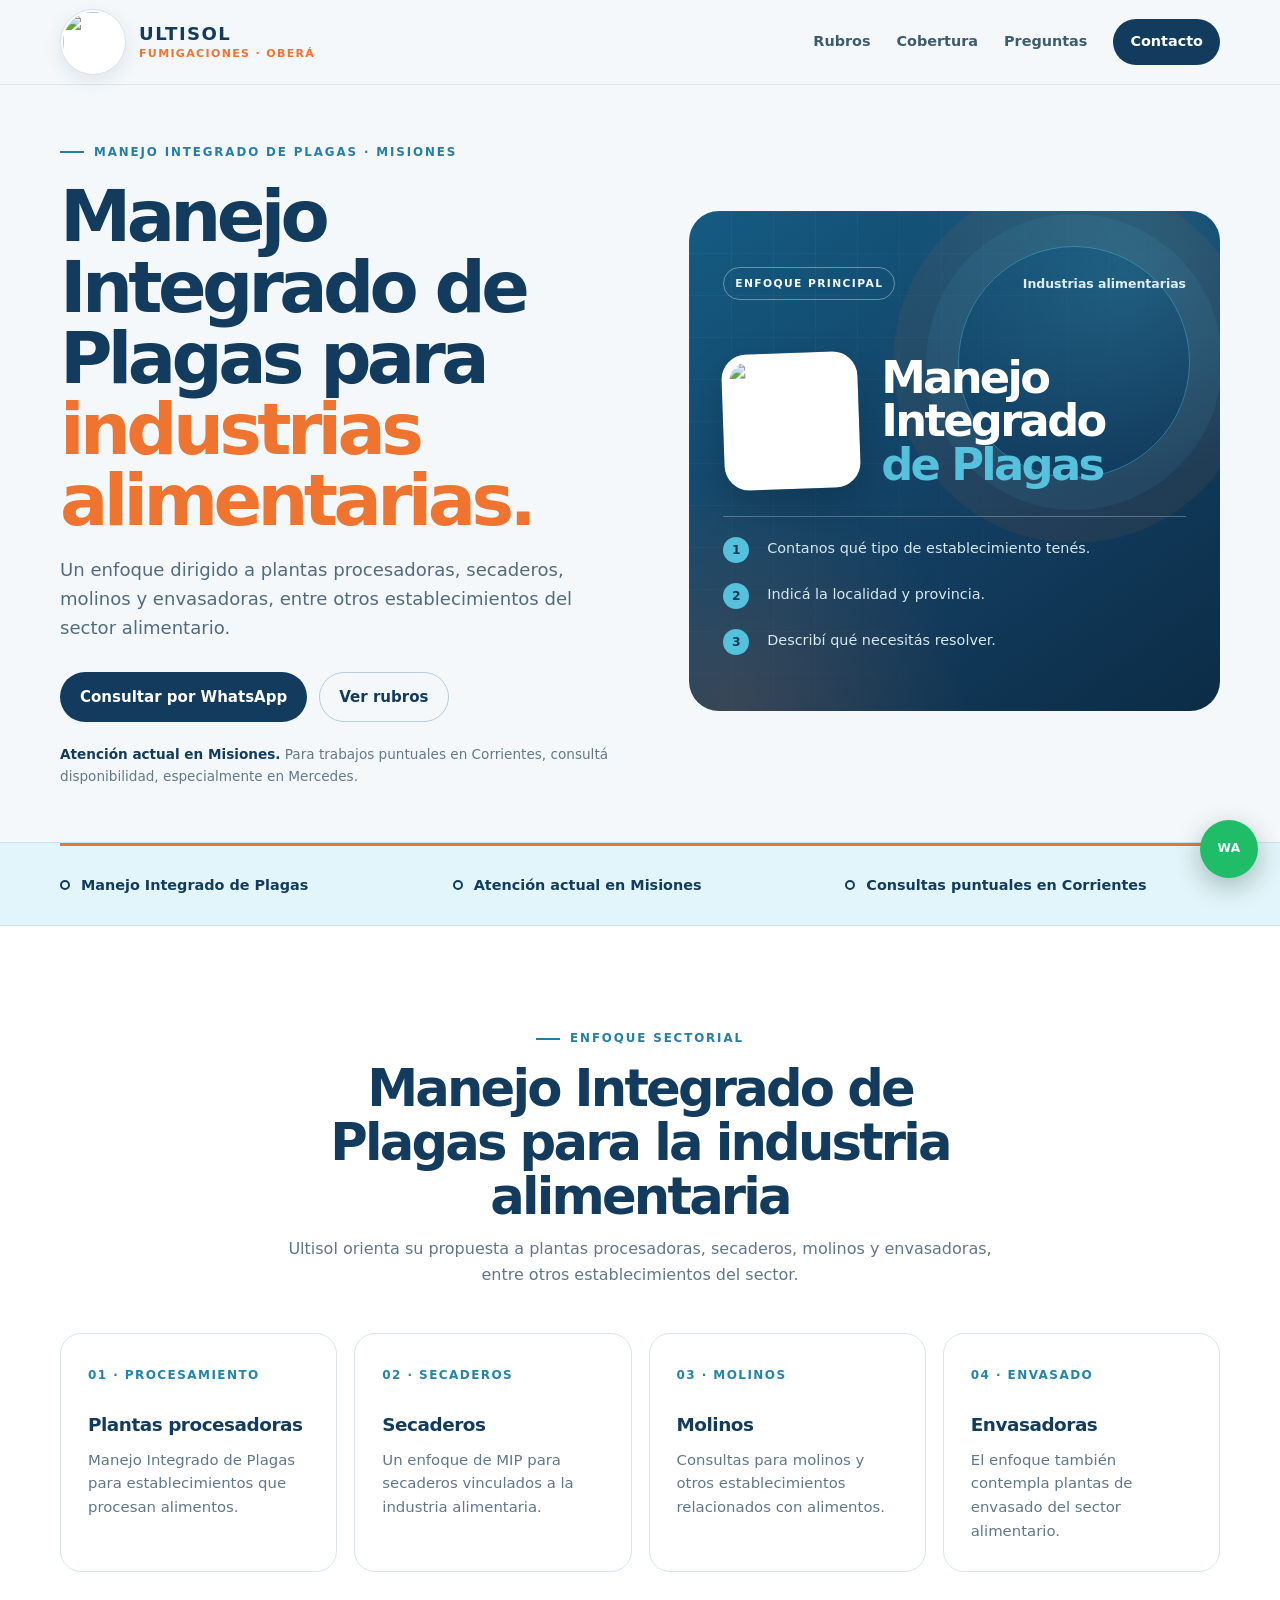
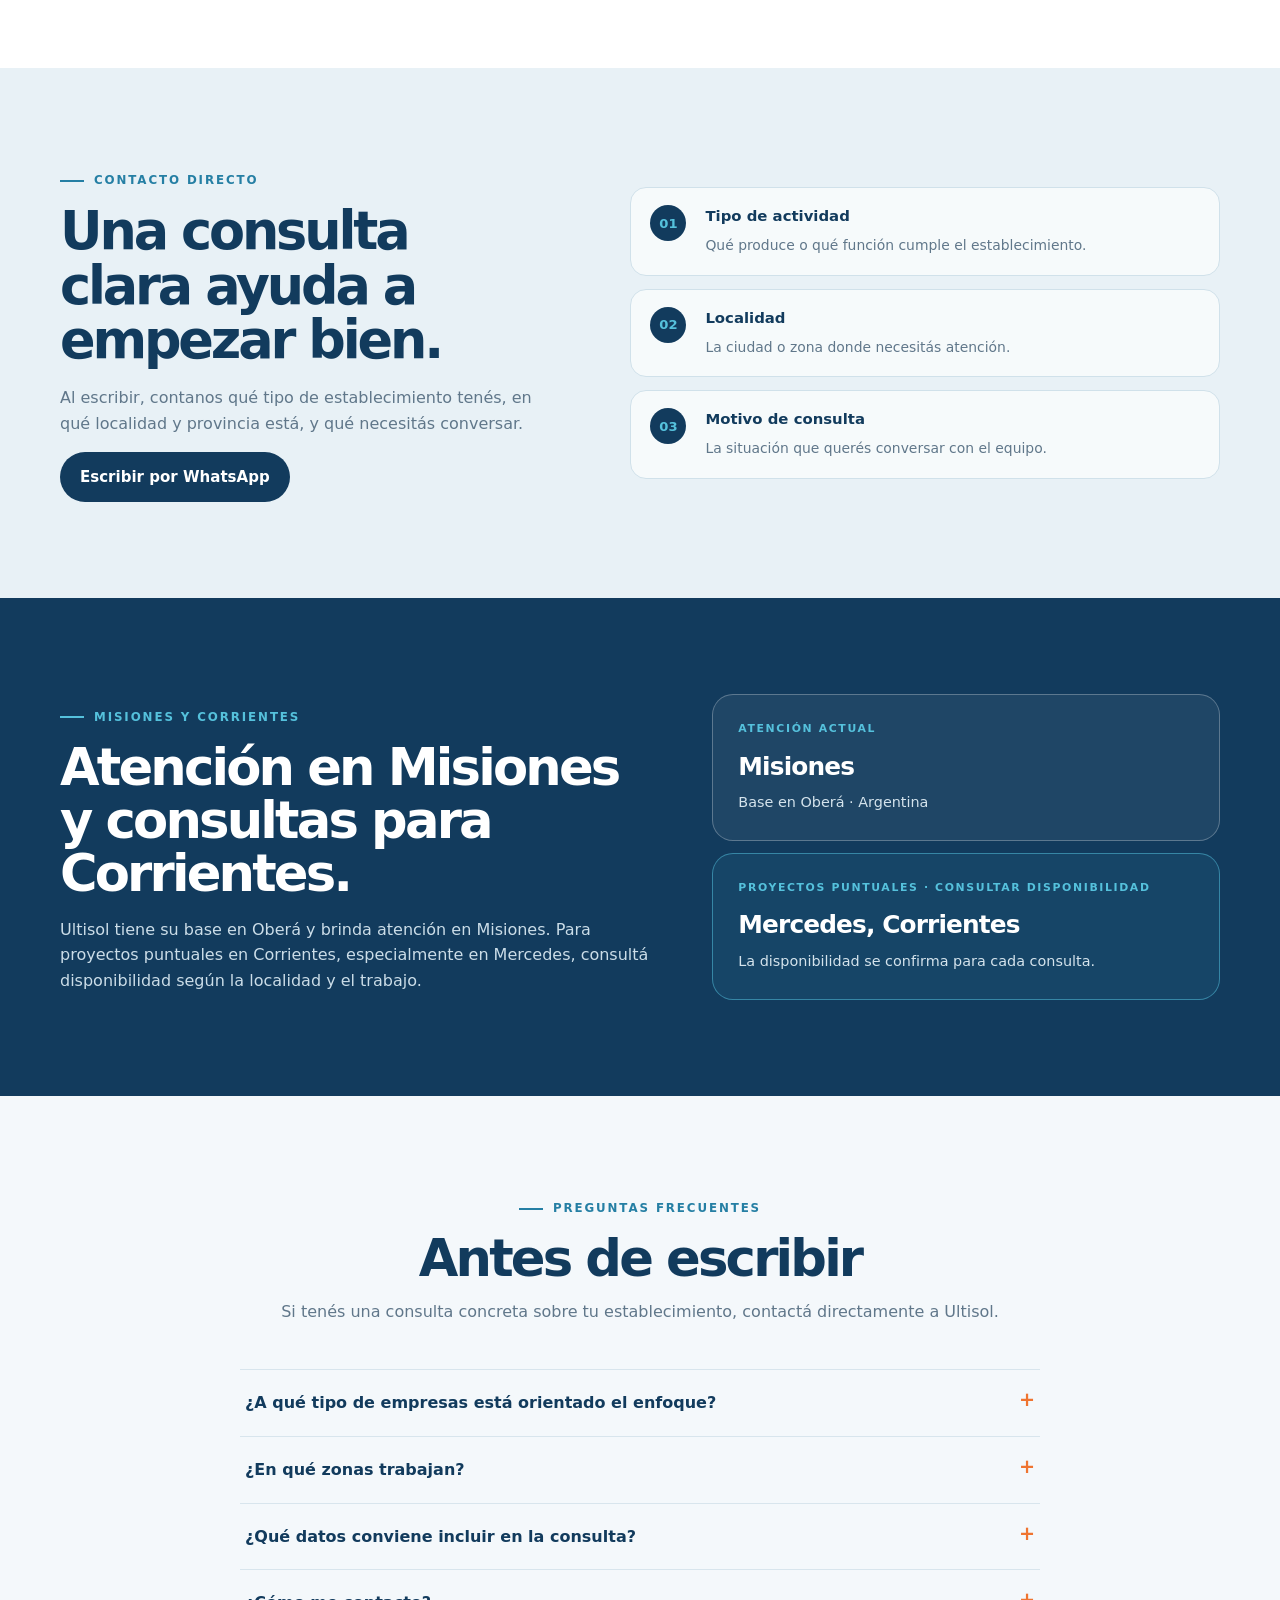
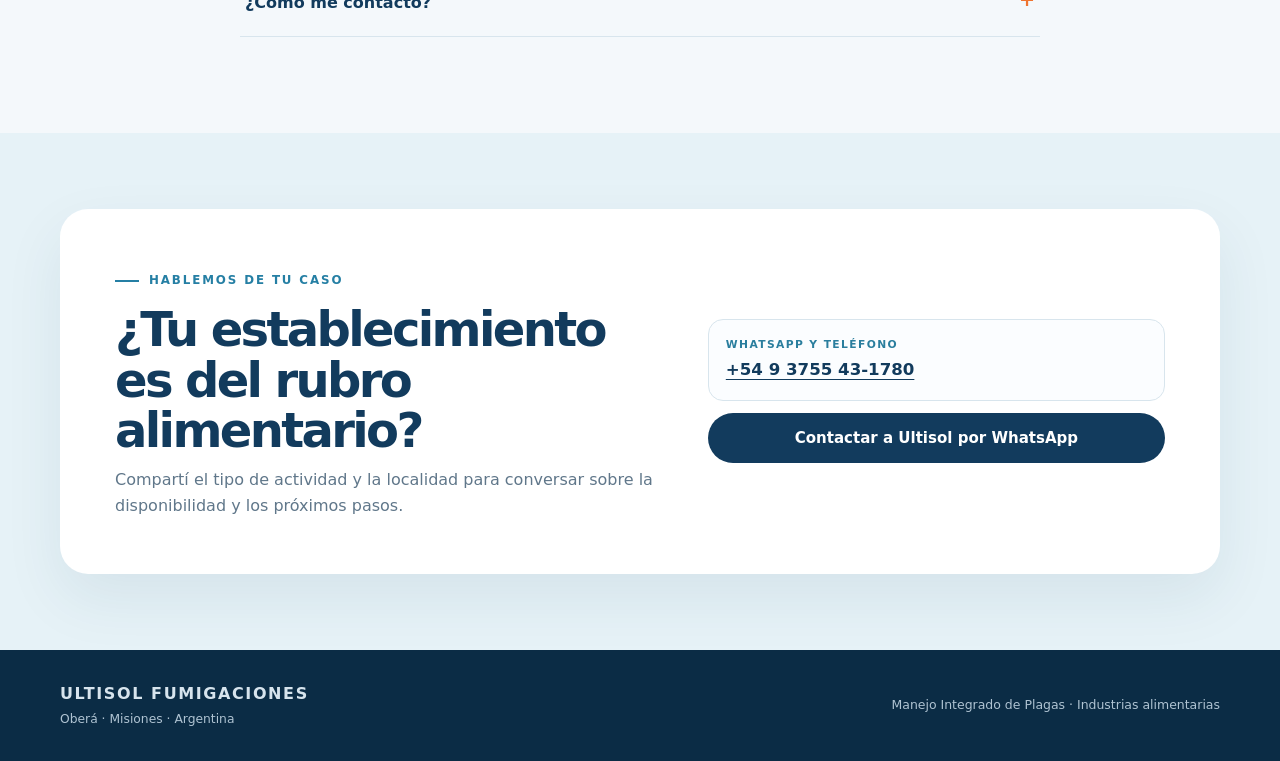
==== commit f49c8ef5: "Enfoca Ultisol en manejo integrado de plagas" ====
--- a/index.html
+++ b/index.html
@@ -7,13 +7,13 @@
   <link rel="icon" type="image/jpeg" href="https://atuwfbqtoadwjamrueqm.supabase.co/storage/v1/object/public/chat-media/image/2453193368547112.jpg">
   <meta property="og:image" content="https://atuwfbqtoadwjamrueqm.supabase.co/storage/v1/object/public/chat-media/image/2453193368547112.jpg">
   <meta name="robots" content="noindex,follow">
-  <meta name="description" content="Ultisol Fumigaciones: control de plagas con enfoque en industrias alimentarias. Atención en Misiones. Consultá por tu establecimiento.">
+  <meta name="description" content="Ultisol Fumigaciones se enfoca en el Manejo Integrado de Plagas para industrias alimentarias. Atención en Misiones; consultas por proyectos puntuales en Corrientes, especialmente Mercedes.">
   <meta property="og:type" content="website">
   <meta property="og:locale" content="es_AR">
-  <meta property="og:title" content="Ultisol Fumigaciones | Industrias alimentarias en Misiones">
-  <meta property="og:description" content="Un enfoque en control de plagas para industrias alimentarias. Consultá por tu establecimiento en Misiones.">
+  <meta property="og:title" content="Manejo Integrado de Plagas para industrias alimentarias | Ultisol Fumigaciones">
+  <meta property="og:description" content="Manejo Integrado de Plagas para plantas procesadoras, secaderos, molinos y envasadoras. Atención en Misiones y consultas puntuales para Corrientes.">
   <meta name="referrer" content="no-referrer">
-  <title>Ultisol Fumigaciones | Industrias alimentarias en Misiones</title>
+  <title>Manejo Integrado de Plagas para industrias alimentarias | Ultisol Fumigaciones</title>
   <style>
     :root {
       color-scheme: light;
@@ -38,7 +38,7 @@
     .skip-link { position: absolute; left: 14px; top: -70px; z-index: 100; padding: 10px 14px; background: var(--brand-cyan); color: var(--brand-navy); border-radius: 8px; font-weight: 700; }
     .skip-link:focus { top: 12px; }
     .wrap { width: min(1160px, calc(100% - 48px)); margin-inline: auto; }
-    .site-header { position: sticky; top: 0; z-index: 20; background: rgba(244, 246, 239, .96); border-bottom: 1px solid rgba(21, 54, 43, .09); backdrop-filter: blur(14px); }
+    .site-header { position: sticky; top: 0; z-index: 20; background: rgba(244, 248, 251, .96); border-bottom: 1px solid rgba(18, 59, 93, .1); backdrop-filter: blur(14px); }
     .header-inner { min-height: var(--header-height); display: flex; align-items: center; justify-content: space-between; gap: 24px; }
     .brand { text-decoration: none; display: flex; align-items: center; gap: 13px; line-height: 1.08; flex: 0 0 auto; }
     .brand-logo { width: 66px; height: 66px; display: block; flex: 0 0 auto; object-fit: contain; border: 1px solid #d5e3ec; border-radius: 50%; background: #fff; padding: 2px; box-shadow: 0 6px 18px rgba(18,59,93,.1); }
@@ -96,7 +96,7 @@
     .section-heading h2 { margin: 14px 0 13px; color: var(--brand-navy); font-size: clamp(2rem, 4vw, 3.25rem); font-weight: 820; line-height: 1.05; letter-spacing: -.055em; }
     .section-heading p { margin: 0; color: var(--muted); font-size: 1rem; }
     .focus { background: var(--white); }
-    .focus-grid { display: grid; grid-template-columns: repeat(3, minmax(0, 1fr)); gap: 17px; }
+    .focus-grid { display: grid; grid-template-columns: repeat(4, minmax(0, 1fr)); gap: 17px; }
     .focus-card { min-height: 235px; padding: 27px; border: 1px solid var(--line); border-radius: 21px; background: var(--white); transition: transform .2s ease, box-shadow .2s ease; }
     .focus-card:hover { transform: translateY(-4px); box-shadow: 0 18px 38px rgba(18,59,93,.09); }
     .focus-number { display: inline-block; color: #2385a8; font-size: .75rem; font-weight: 850; letter-spacing: .12em; }
@@ -116,7 +116,10 @@
     .location .kicker { color: var(--brand-cyan); }
     .location h2 { max-width: 650px; margin: 14px 0 16px; font-size: clamp(2rem, 4vw, 3.3rem); font-weight: 820; line-height: 1.04; letter-spacing: -.055em; }
     .location-copy { max-width: 600px; margin-bottom: 0; color: #cbdde8; }
-    .location-card { padding: 27px; border: 1px solid rgba(255,255,255,.27); border-radius: 21px; background: rgba(255,255,255,.06); }
+    .coverage-stack { display: grid; gap: 12px; }
+    .location-card { padding: 25px; border: 1px solid rgba(255,255,255,.27); border-radius: 21px; background: rgba(255,255,255,.06); }
+    .location-card-secondary { border-color: rgba(85,193,220,.52); background: rgba(85,193,220,.08); }
+    .location-card-secondary small { color: #ffb48a; }
     .location-card small { display: block; color: var(--brand-cyan); font-size: .68rem; font-weight: 850; letter-spacing: .15em; text-transform: uppercase; }
     .location-card strong { display: block; margin: 9px 0 3px; font-size: 1.55rem; letter-spacing: -.035em; }
     .location-card span { color: #d4e3ec; font-size: .9rem; }
@@ -153,6 +156,7 @@
       .nav a { font-size: .84rem; }
       .conversation-grid { gap: 36px; }
       .location-grid { gap: 35px; }
+      .focus-grid { grid-template-columns: repeat(2, minmax(0, 1fr)); }
     }
     @media (max-width: 720px) {
       :root { --header-height: auto; }
@@ -217,8 +221,8 @@
         <span class="brand-copy"><strong>ULTISOL</strong><span>Fumigaciones · Oberá</span></span>
       </a>
       <nav class="nav" aria-label="Navegación principal">
-        <a href="#enfoque">Enfoque</a>
-        <a href="#zona">Zona de atención</a>
+        <a href="#rubros">Rubros</a>
+        <a href="#zona">Cobertura</a>
         <a href="#preguntas">Preguntas</a>
         <a class="nav-cta" href="#contacto">Contacto</a>
       </nav>
@@ -228,28 +232,28 @@
     <section class="hero" id="inicio" aria-labelledby="hero-title">
       <div class="wrap hero-grid">
         <div>
-          <span class="eyebrow">Ultisol Fumigaciones · Misiones</span>
-          <h1 id="hero-title">Control de plagas para <em>industrias alimentarias.</em></h1>
-          <p class="hero-copy">Un enfoque claro para empresas del rubro alimentario. Consultá por tu establecimiento y la localidad donde necesitás atención.</p>
+          <span class="eyebrow">Manejo Integrado de Plagas · Misiones</span>
+          <h1 id="hero-title">Manejo Integrado de Plagas para <em>industrias alimentarias.</em></h1>
+          <p class="hero-copy">Un enfoque dirigido a plantas procesadoras, secaderos, molinos y envasadoras, entre otros establecimientos del sector alimentario.</p>
           <div class="hero-actions">
-            <a class="button button-primary" href="https://wa.me/5493755431780?text=Hola%2C%20quisiera%20consultar%20por%20control%20de%20plagas%20para%20una%20industria%20alimentaria.%20Mi%20establecimiento%20est%C3%A1%20en%20Misiones." target="_blank" rel="noopener noreferrer">Consultar por WhatsApp</a>
-            <a class="button button-light" href="#enfoque">Conocer el enfoque</a>
-          </div>
-          <p class="hero-note"><strong>Atención en Misiones.</strong> Consultá cobertura para tu localidad.</p>
+            <a class="button button-primary" href="https://wa.me/5493755431780?text=Hola%2C%20quiero%20consultar%20por%20el%20Manejo%20Integrado%20de%20Plagas%20para%20un%20establecimiento%20alimentario.%20%C2%BFMe%20indican%20disponibilidad%20para%20mi%20localidad%3F" target="_blank" rel="noopener noreferrer">Consultar por WhatsApp</a>
+            <a class="button button-light" href="#rubros">Ver rubros</a>
+          </div>
+          <p class="hero-note"><strong>Atención actual en Misiones.</strong> Para trabajos puntuales en Corrientes, consultá disponibilidad, especialmente en Mercedes.</p>
         </div>
         <div class="hero-art" aria-label="Logo de Ultisol Fumigaciones y enfoque en industrias alimentarias">
           <div class="art-content">
             <div class="art-topline">
               <span class="art-tag">Enfoque principal</span>
-              <span class="art-location">Misiones · Argentina</span>
+              <span class="art-location">Industrias alimentarias</span>
             </div>
             <div class="art-feature">
               <div class="hero-logo-card"><img src="https://atuwfbqtoadwjamrueqm.supabase.co/storage/v1/object/public/chat-media/image/2453193368547112.jpg" alt="Logo de Ultisol Fumigaciones" width="220" height="220" fetchpriority="high" referrerpolicy="no-referrer"></div>
-              <h2 class="art-title">Industrias <span>alimentarias</span></h2>
+              <h2 class="art-title">Manejo Integrado <span>de Plagas</span></h2>
             </div>
             <div class="art-rule"></div>
             <div class="art-prompt"><b>1</b><span>Contanos qué tipo de establecimiento tenés.</span></div>
-            <div class="art-prompt"><b>2</b><span>Indicá tu localidad en Misiones.</span></div>
+            <div class="art-prompt"><b>2</b><span>Indicá la localidad y provincia.</span></div>
             <div class="art-prompt"><b>3</b><span>Describí qué necesitás resolver.</span></div>
           </div>
         </div>
@@ -257,33 +261,38 @@
     </section>
     <section class="quick-facts" aria-label="Resumen de Ultisol">
       <div class="wrap quick-facts-inner">
-        <div class="fact"><span class="fact-dot" aria-hidden="true"></span>Fumigaciones</div>
-        <div class="fact"><span class="fact-dot" aria-hidden="true"></span>Enfoque en industrias alimentarias</div>
-        <div class="fact"><span class="fact-dot" aria-hidden="true"></span>Atención en Misiones</div>
-      </div>
-    </section>
-    <section class="section focus" id="enfoque">
+        <div class="fact"><span class="fact-dot" aria-hidden="true"></span>Manejo Integrado de Plagas</div>
+        <div class="fact"><span class="fact-dot" aria-hidden="true"></span>Atención actual en Misiones</div>
+        <div class="fact"><span class="fact-dot" aria-hidden="true"></span>Consultas puntuales en Corrientes</div>
+      </div>
+    </section>
+    <section class="section focus" id="rubros">
       <div class="wrap">
         <header class="section-heading">
-          <span class="kicker">Un servicio para conversar</span>
-          <h2>Empecemos por conocer tu establecimiento</h2>
-          <p>La consulta permite entender el tipo de actividad, la ubicación y la necesidad concreta antes de conversar el alcance del servicio.</p>
+          <span class="kicker">Enfoque sectorial</span>
+          <h2>Manejo Integrado de Plagas para la industria alimentaria</h2>
+          <p>Ultisol orienta su propuesta a plantas procesadoras, secaderos, molinos y envasadoras, entre otros establecimientos del sector.</p>
         </header>
         <div class="focus-grid">
           <article class="focus-card">
-            <span class="focus-number">01 · ACTIVIDAD</span>
-            <h3>Industria alimentaria</h3>
-            <p>El enfoque principal de Ultisol está puesto en empresas del rubro alimentario.</p>
+            <span class="focus-number">01 · PROCESAMIENTO</span>
+            <h3>Plantas procesadoras</h3>
+            <p>Manejo Integrado de Plagas para establecimientos que procesan alimentos.</p>
           </article>
           <article class="focus-card">
-            <span class="focus-number">02 · UBICACIÓN</span>
-            <h3>Atención en Misiones</h3>
-            <p>Compartí tu localidad para confirmar disponibilidad y alcance.</p>
+            <span class="focus-number">02 · SECADEROS</span>
+            <h3>Secaderos</h3>
+            <p>Un enfoque de MIP para secaderos vinculados a la industria alimentaria.</p>
           </article>
           <article class="focus-card">
-            <span class="focus-number">03 · CONSULTA</span>
-            <h3>Tu necesidad puntual</h3>
-            <p>Contanos qué querés resolver y qué tipo de establecimiento requiere atención.</p>
+            <span class="focus-number">03 · MOLINOS</span>
+            <h3>Molinos</h3>
+            <p>Consultas para molinos y otros establecimientos relacionados con alimentos.</p>
+          </article>
+          <article class="focus-card">
+            <span class="focus-number">04 · ENVASADO</span>
+            <h3>Envasadoras</h3>
+            <p>El enfoque también contempla plantas de envasado del sector alimentario.</p>
           </article>
         </div>
       </div>
@@ -293,12 +302,12 @@
         <div class="conversation-copy">
           <span class="kicker">Contacto directo</span>
           <h2>Una consulta clara ayuda a empezar bien.</h2>
-          <p>Podés escribir con el tipo de establecimiento, la localidad y una breve descripción de tu consulta. El equipo de Ultisol te responderá para conversar los próximos pasos.</p>
-          <a class="button button-primary" href="https://wa.me/5493755431780?text=Hola%2C%20quiero%20consultar%20por%20un%20establecimiento%20alimentario%20en%20Misiones." target="_blank" rel="noopener noreferrer">Escribir por WhatsApp</a>
+          <p>Al escribir, contanos qué tipo de establecimiento tenés, en qué localidad y provincia está, y qué necesitás conversar.</p>
+          <a class="button button-primary" href="https://wa.me/5493755431780?text=Hola%2C%20quisiera%20consultar%20por%20Manejo%20Integrado%20de%20Plagas%20para%20un%20establecimiento%20alimentario.%20%C2%BFMe%20indican%20disponibilidad%20para%20mi%20localidad%3F" target="_blank" rel="noopener noreferrer">Escribir por WhatsApp</a>
         </div>
         <div class="conversation-list" aria-label="Datos útiles para la consulta">
           <div class="conversation-item"><b>01</b><div><strong>Tipo de actividad</strong><span>Qué produce o qué función cumple el establecimiento.</span></div></div>
-          <div class="conversation-item"><b>02</b><div><strong>Localidad</strong><span>La ciudad o zona de Misiones donde necesitás atención.</span></div></div>
+          <div class="conversation-item"><b>02</b><div><strong>Localidad</strong><span>La ciudad o zona donde necesitás atención.</span></div></div>
           <div class="conversation-item"><b>03</b><div><strong>Motivo de consulta</strong><span>La situación que querés conversar con el equipo.</span></div></div>
         </div>
       </div>
@@ -306,14 +315,21 @@
     <section class="section location" id="zona">
       <div class="wrap location-grid">
         <div>
-          <span class="kicker">Misiones, Argentina</span>
-          <h2>Desde Oberá, con atención en la provincia.</h2>
-          <p class="location-copy">Ultisol Fumigaciones tiene su base en Oberá. Escribinos con tu localidad para conversar sobre la disponibilidad del servicio.</p>
-        </div>
-        <div class="location-card">
-          <small>Ubicación de referencia</small>
-          <strong>Oberá</strong>
-          <span>Misiones · Argentina</span>
+          <span class="kicker">Misiones y Corrientes</span>
+          <h2>Atención en Misiones y consultas para Corrientes.</h2>
+          <p class="location-copy">Ultisol tiene su base en Oberá y brinda atención en Misiones. Para proyectos puntuales en Corrientes, especialmente en Mercedes, consultá disponibilidad según la localidad y el trabajo.</p>
+        </div>
+        <div class="coverage-stack">
+          <div class="location-card">
+            <small>Atención actual</small>
+            <strong>Misiones</strong>
+            <span>Base en Oberá · Argentina</span>
+          </div>
+          <div class="location-card location-card-secondary">
+            <small>Proyectos puntuales · consultar disponibilidad</small>
+            <strong>Mercedes, Corrientes</strong>
+            <span>La disponibilidad se confirma para cada consulta.</span>
+          </div>
         </div>
       </div>
     </section>
@@ -327,11 +343,11 @@
         <div class="faq-list">
           <details>
             <summary>¿A qué tipo de empresas está orientado el enfoque?</summary>
-            <p>Principalmente a industrias alimentarias. Escribinos para conversar sobre tu actividad y necesidad.</p>
+            <p>El enfoque incluye plantas procesadoras, secaderos, molinos y envasadoras, entre otros establecimientos del sector.</p>
           </details>
           <details>
             <summary>¿En qué zonas trabajan?</summary>
-            <p>Actualmente, la atención se centra en Misiones. Consultá por tu localidad para confirmar disponibilidad.</p>
+            <p>La atención actual se centra en Misiones. También podés consultar por proyectos puntuales en Corrientes, especialmente en Mercedes; la disponibilidad se confirma según cada caso.</p>
           </details>
           <details>
             <summary>¿Qué datos conviene incluir en la consulta?</summary>
@@ -348,15 +364,15 @@
       <div class="wrap contact-panel">
         <div>
           <span class="kicker">Hablemos de tu caso</span>
-          <h2>¿Tu establecimiento está en Misiones?</h2>
-          <p>Contactá a Facundo, Director Técnico de Ultisol, para compartir tu consulta.</p>
+          <h2>¿Tu establecimiento es del rubro alimentario?</h2>
+          <p>Compartí el tipo de actividad y la localidad para conversar sobre la disponibilidad y los próximos pasos.</p>
         </div>
         <div class="contact-actions">
           <div class="contact-detail">
             <small>WhatsApp y teléfono</small>
             <a href="tel:+5493755431780">+54 9 3755 43-1780</a>
           </div>
-          <a class="button button-primary" href="https://wa.me/5493755431780?text=Hola%2C%20soy%20responsable%20de%20un%20establecimiento%20en%20Misiones%20y%20quiero%20consultar." target="_blank" rel="noopener noreferrer">Contactar a Ultisol por WhatsApp</a>
+          <a class="button button-primary" href="https://wa.me/5493755431780?text=Hola%2C%20soy%20responsable%20de%20un%20establecimiento%20alimentario%20y%20quiero%20consultar%20por%20disponibilidad%20en%20mi%20localidad." target="_blank" rel="noopener noreferrer">Contactar a Ultisol por WhatsApp</a>
         </div>
       </div>
     </section>
@@ -364,9 +380,9 @@
   <footer class="footer">
     <div class="wrap footer-inner">
       <div><div class="footer-brand">ULTISOL FUMIGACIONES</div><small>Oberá · Misiones · Argentina</small></div>
-      <div class="footer-note">Control de plagas · Enfoque en industrias alimentarias</div>
+      <div class="footer-note">Manejo Integrado de Plagas · Industrias alimentarias</div>
     </div>
   </footer>
-  <a class="floating-wa" href="https://wa.me/5493755431780?text=Hola%2C%20quisiera%20hacer%20una%20consulta%20a%20Ultisol%20Fumigaciones." target="_blank" rel="noopener noreferrer" aria-label="Consultar con Ultisol Fumigaciones por WhatsApp">WA</a>
+  <a class="floating-wa" href="https://wa.me/5493755431780?text=Hola%2C%20quisiera%20hacer%20una%20consulta%20por%20Manejo%20Integrado%20de%20Plagas%20para%20un%20establecimiento%20alimentario." target="_blank" rel="noopener noreferrer" aria-label="Consultar con Ultisol Fumigaciones por WhatsApp">WA</a>
 </body>
 </html>
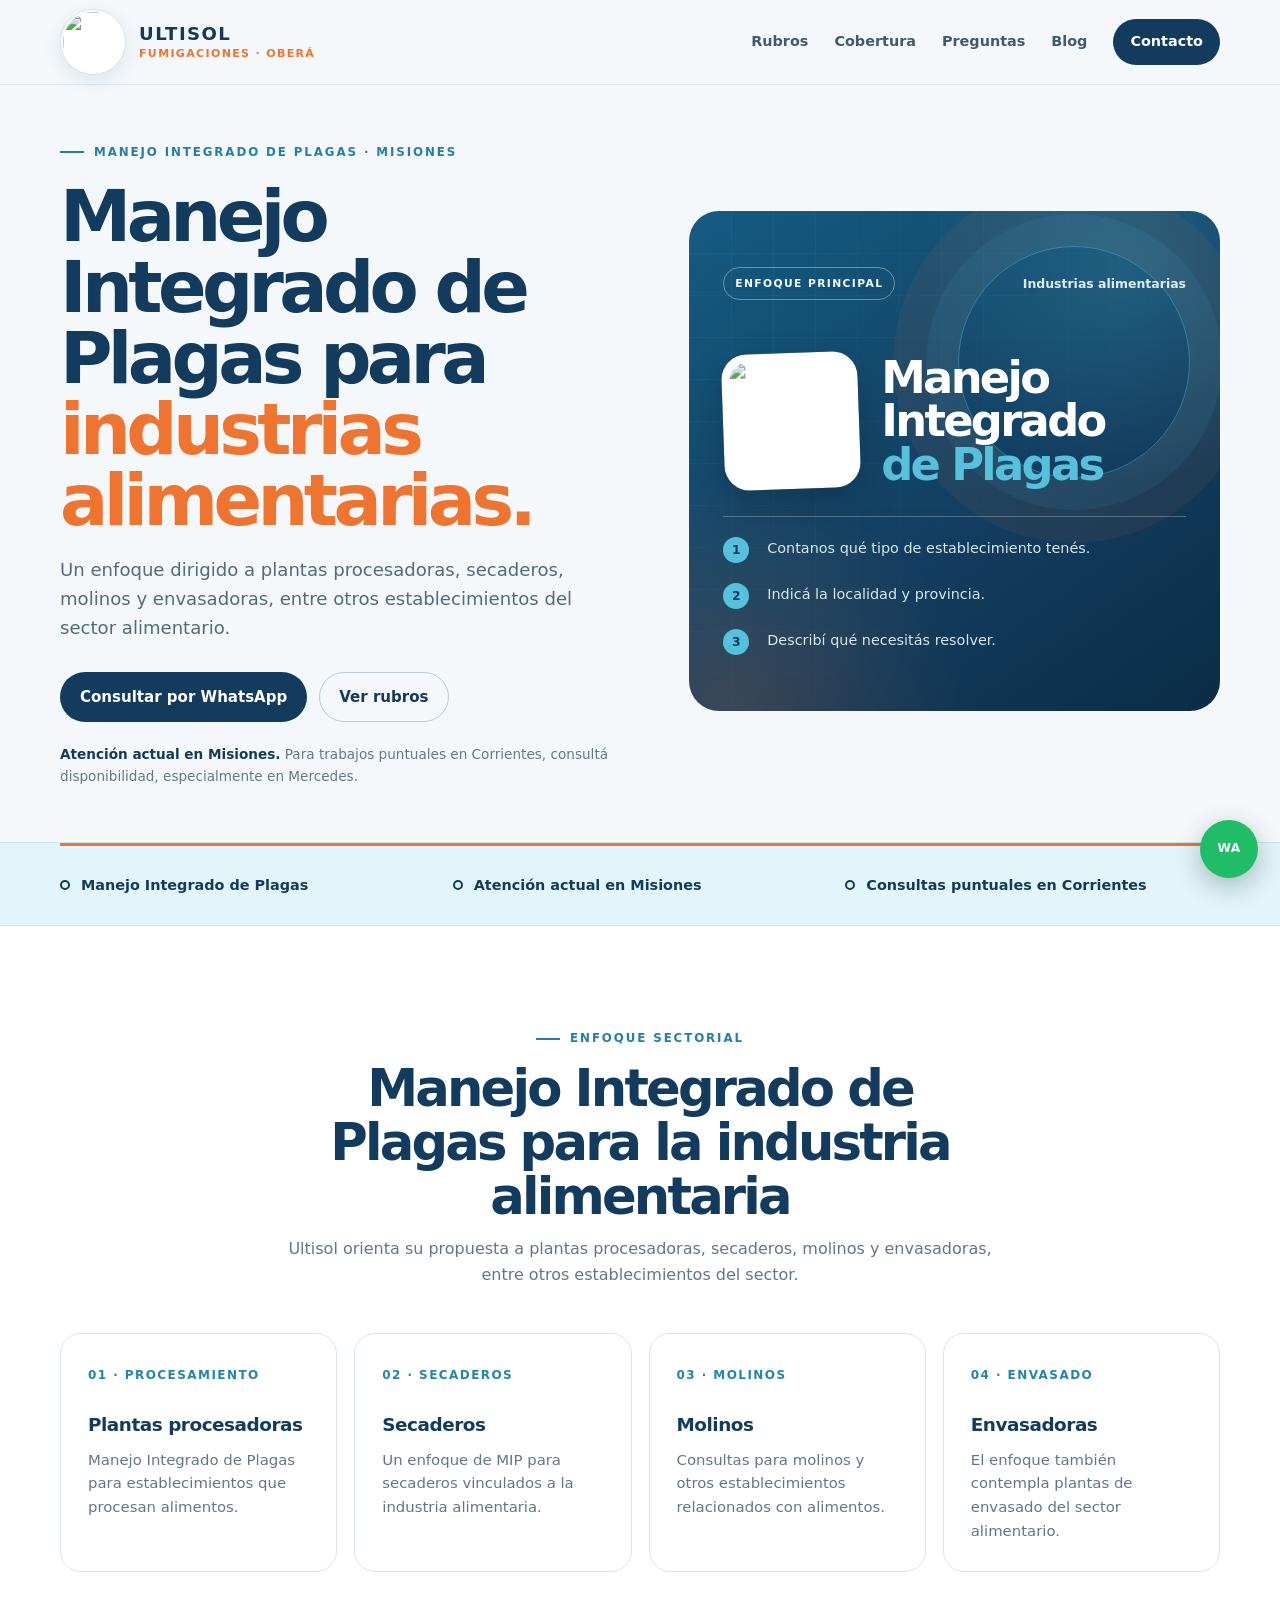
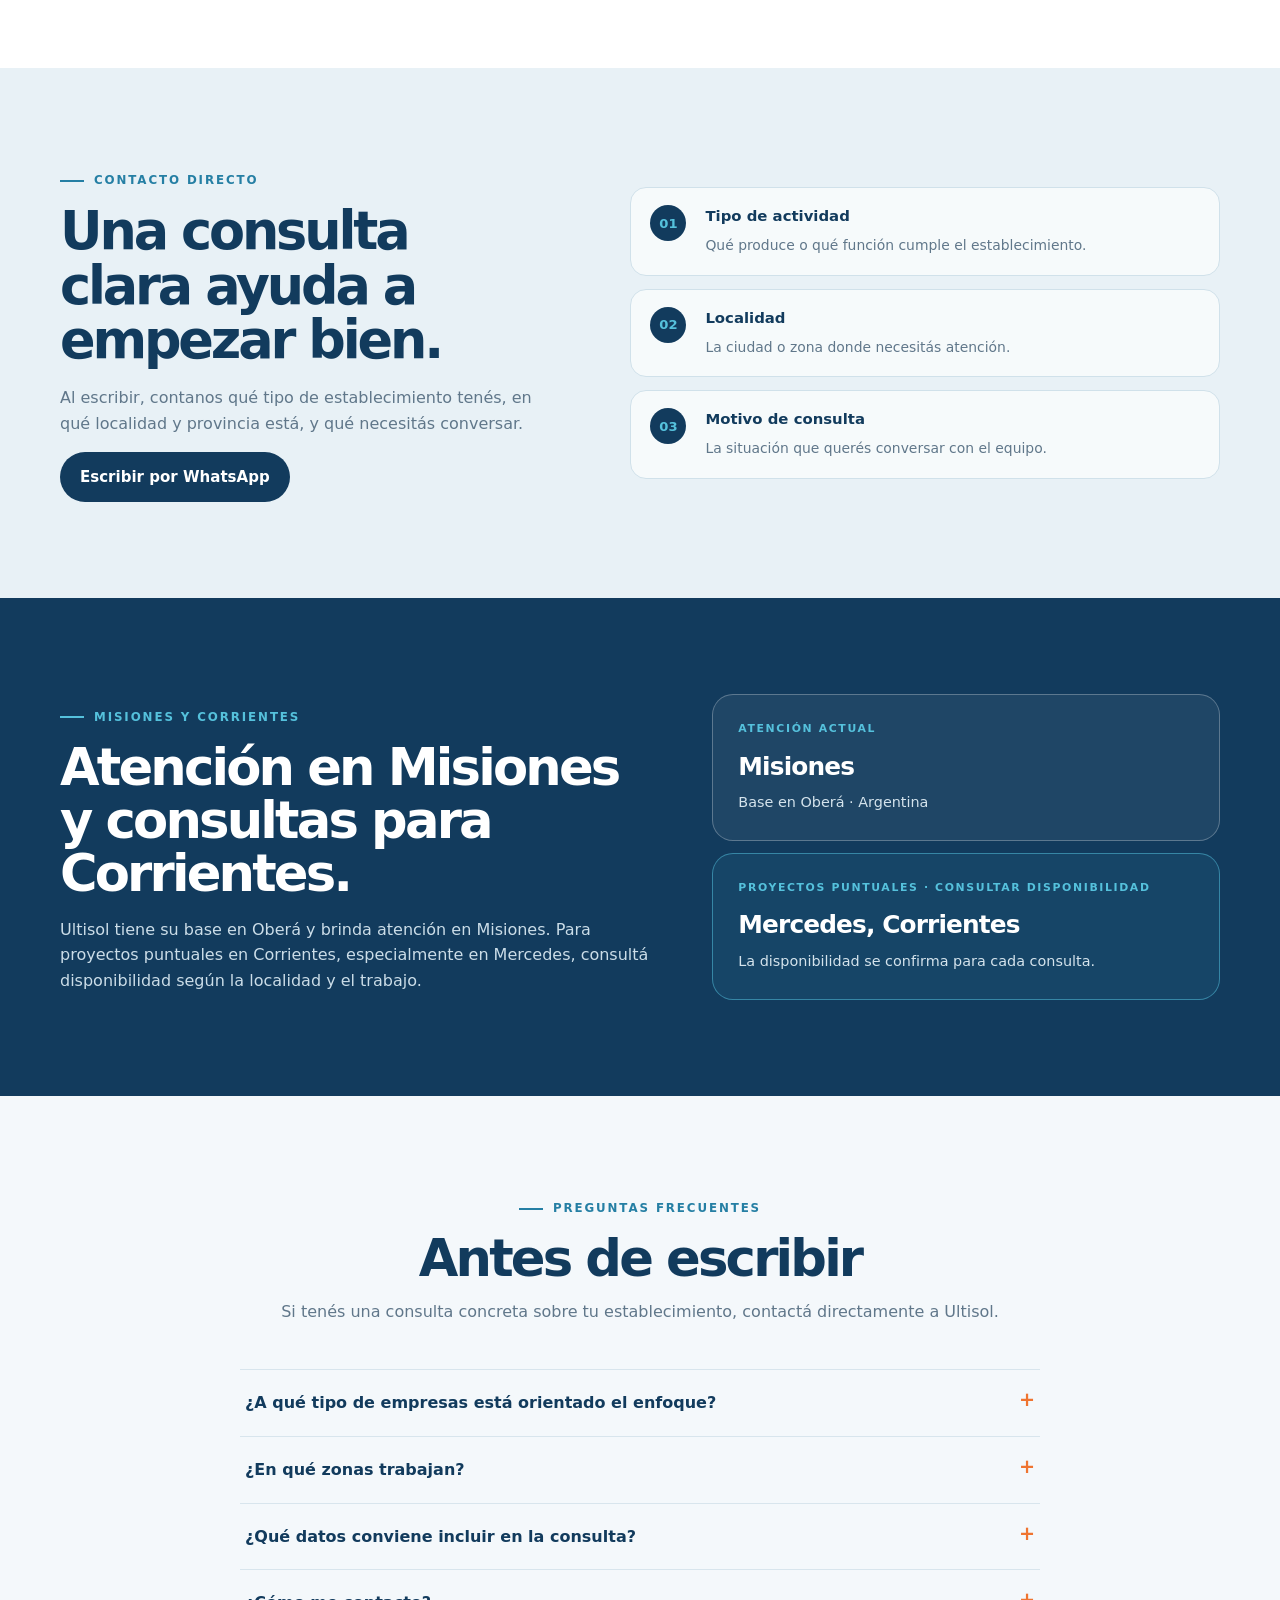
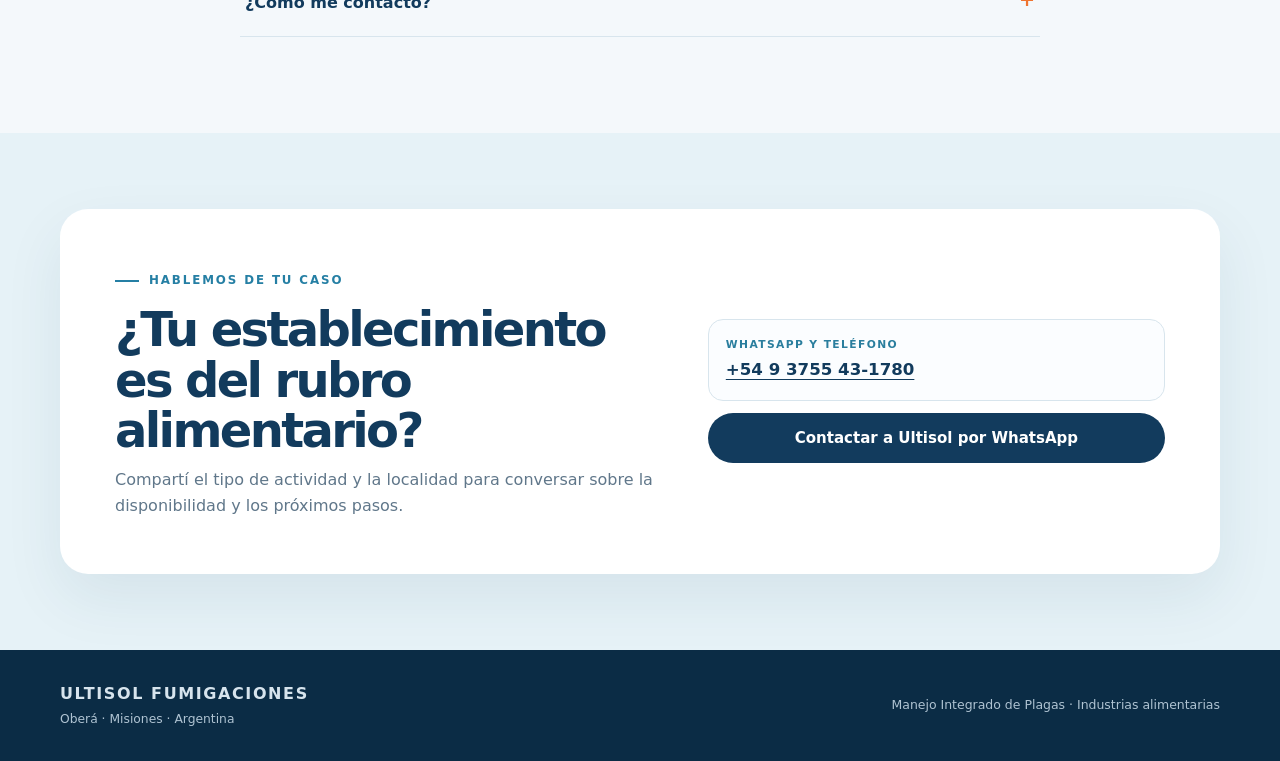
==== commit 986f60b1: "Publish Ultisol food-industry pest management blog" ====
--- a/index.html
+++ b/index.html
@@ -6,12 +6,19 @@
   <meta name="theme-color" content="#123b5d">
   <link rel="icon" type="image/jpeg" href="https://atuwfbqtoadwjamrueqm.supabase.co/storage/v1/object/public/chat-media/image/2453193368547112.jpg">
   <meta property="og:image" content="https://atuwfbqtoadwjamrueqm.supabase.co/storage/v1/object/public/chat-media/image/2453193368547112.jpg">
-  <meta name="robots" content="noindex,follow">
+  <meta property="og:image:alt" content="Logo de Ultisol Fumigaciones">
+  <link rel="canonical" href="https://fumigaciones-ultisol.com/">
+  <meta name="robots" content="index,follow">
   <meta name="description" content="Ultisol Fumigaciones se enfoca en el Manejo Integrado de Plagas para industrias alimentarias. Atención en Misiones; consultas por proyectos puntuales en Corrientes, especialmente Mercedes.">
   <meta property="og:type" content="website">
   <meta property="og:locale" content="es_AR">
   <meta property="og:title" content="Manejo Integrado de Plagas para industrias alimentarias | Ultisol Fumigaciones">
   <meta property="og:description" content="Manejo Integrado de Plagas para plantas procesadoras, secaderos, molinos y envasadoras. Atención en Misiones y consultas puntuales para Corrientes.">
+  <meta name="twitter:card" content="summary">
+  <meta name="twitter:title" content="Manejo Integrado de Plagas para industrias alimentarias | Ultisol Fumigaciones">
+  <meta name="twitter:description" content="Manejo Integrado de Plagas para plantas procesadoras, secaderos, molinos y envasadoras. Atención en Misiones y consultas puntuales para Corrientes.">
+  <meta name="twitter:image" content="https://atuwfbqtoadwjamrueqm.supabase.co/storage/v1/object/public/chat-media/image/2453193368547112.jpg">
+  <meta name="twitter:image:alt" content="Logo de Ultisol Fumigaciones">
   <meta name="referrer" content="no-referrer">
   <title>Manejo Integrado de Plagas para industrias alimentarias | Ultisol Fumigaciones</title>
   <style>
@@ -198,6 +205,8 @@
     "@context": "https://schema.org",
     "@type": "LocalBusiness",
     "name": "Ultisol Fumigaciones",
+    "description": "Manejo Integrado de Plagas para plantas procesadoras, secaderos, molinos y envasadoras. Atención en Misiones; consultas puntuales para Corrientes, especialmente Mercedes.",
+    "logo": "https://atuwfbqtoadwjamrueqm.supabase.co/storage/v1/object/public/chat-media/image/2453193368547112.jpg",
     "telephone": "+5493755431780",
     "address": {
       "@type": "PostalAddress",
@@ -224,6 +233,7 @@
         <a href="#rubros">Rubros</a>
         <a href="#zona">Cobertura</a>
         <a href="#preguntas">Preguntas</a>
+        <a href="/blogs/">Blog</a>
         <a class="nav-cta" href="#contacto">Contacto</a>
       </nav>
     </div>
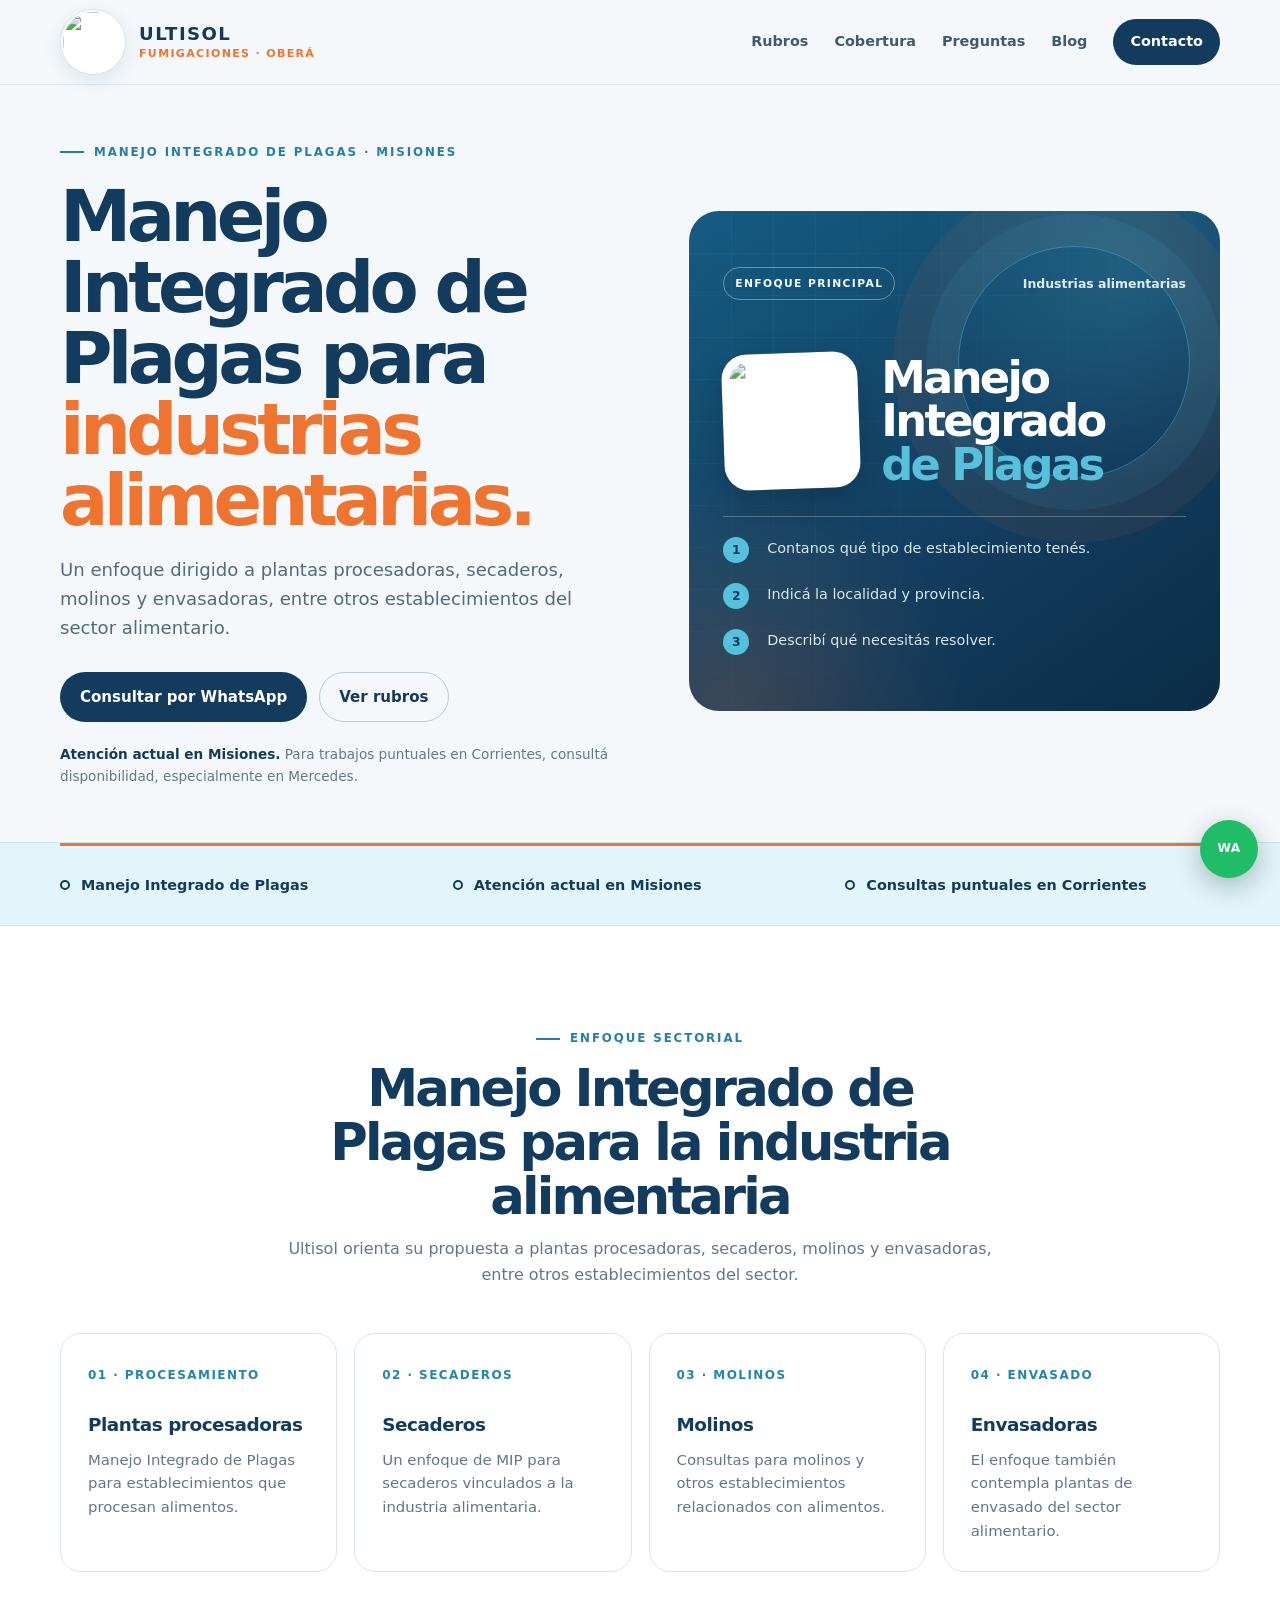
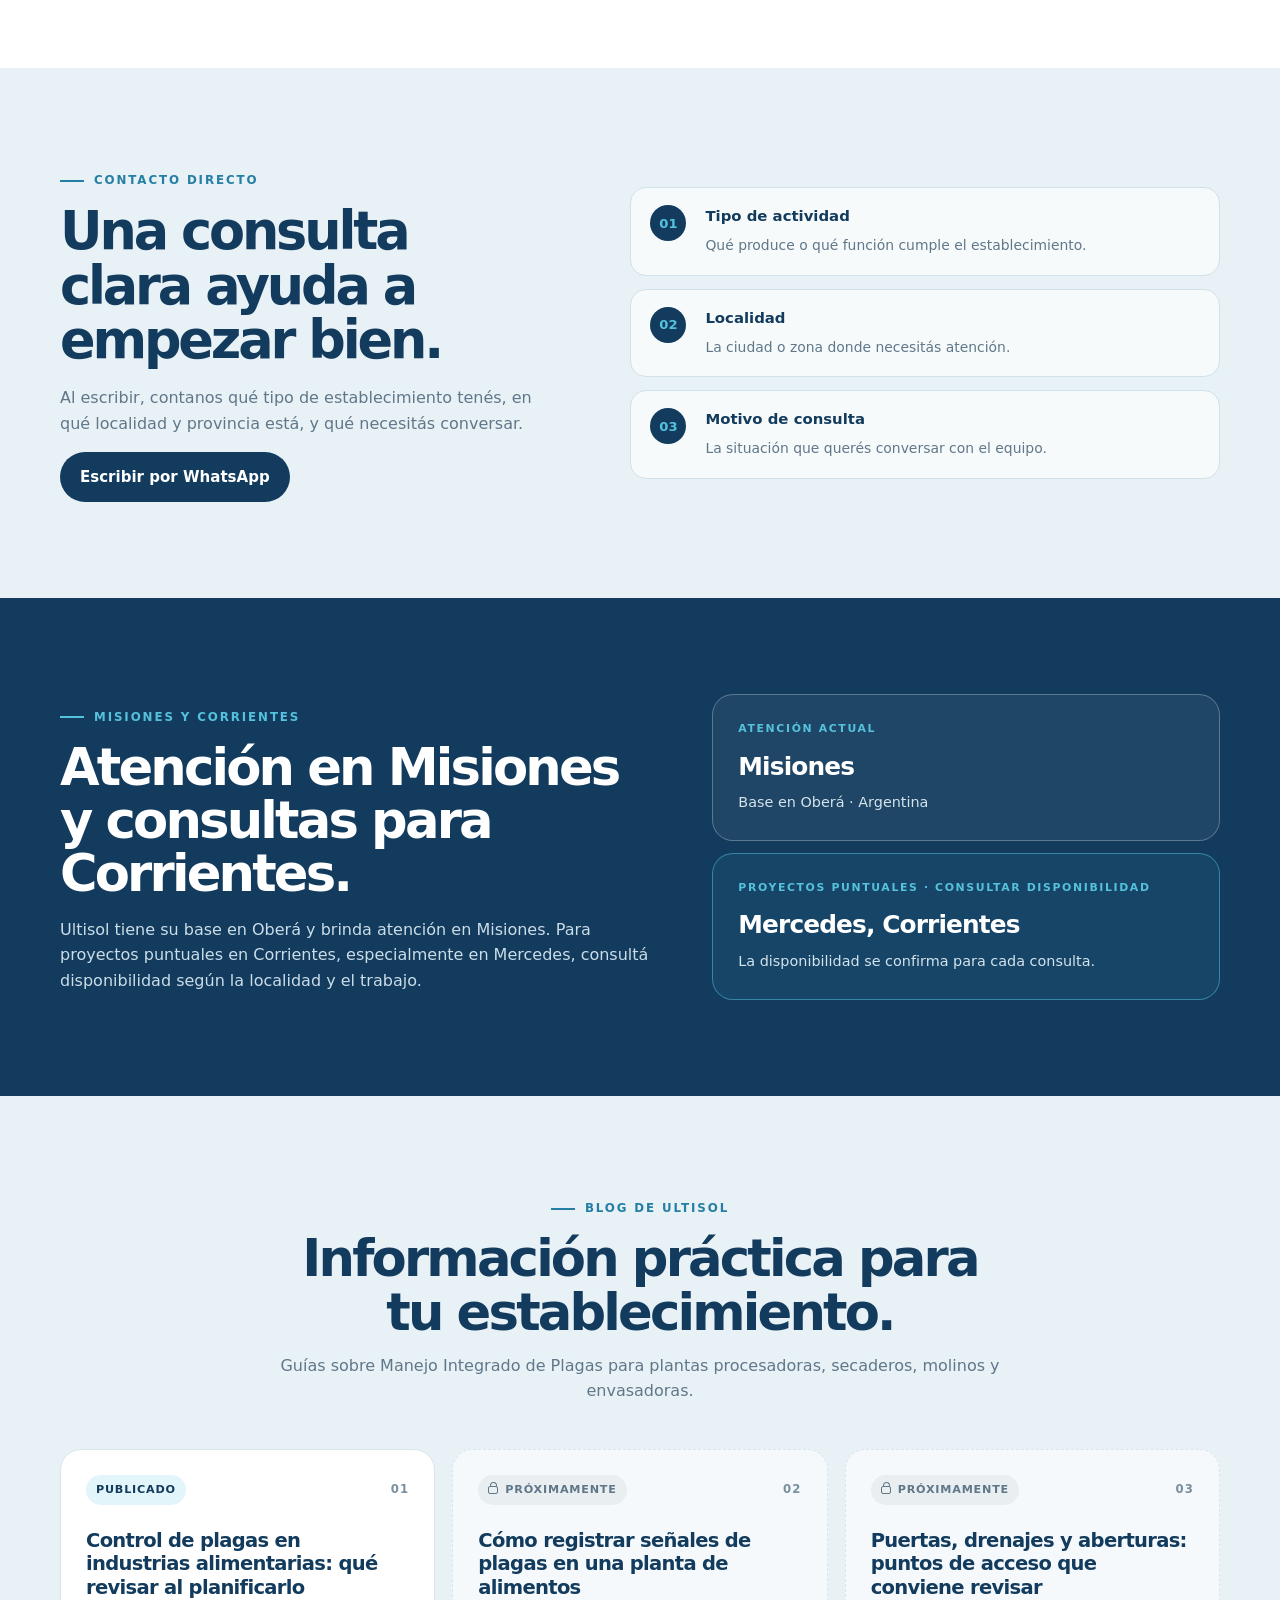
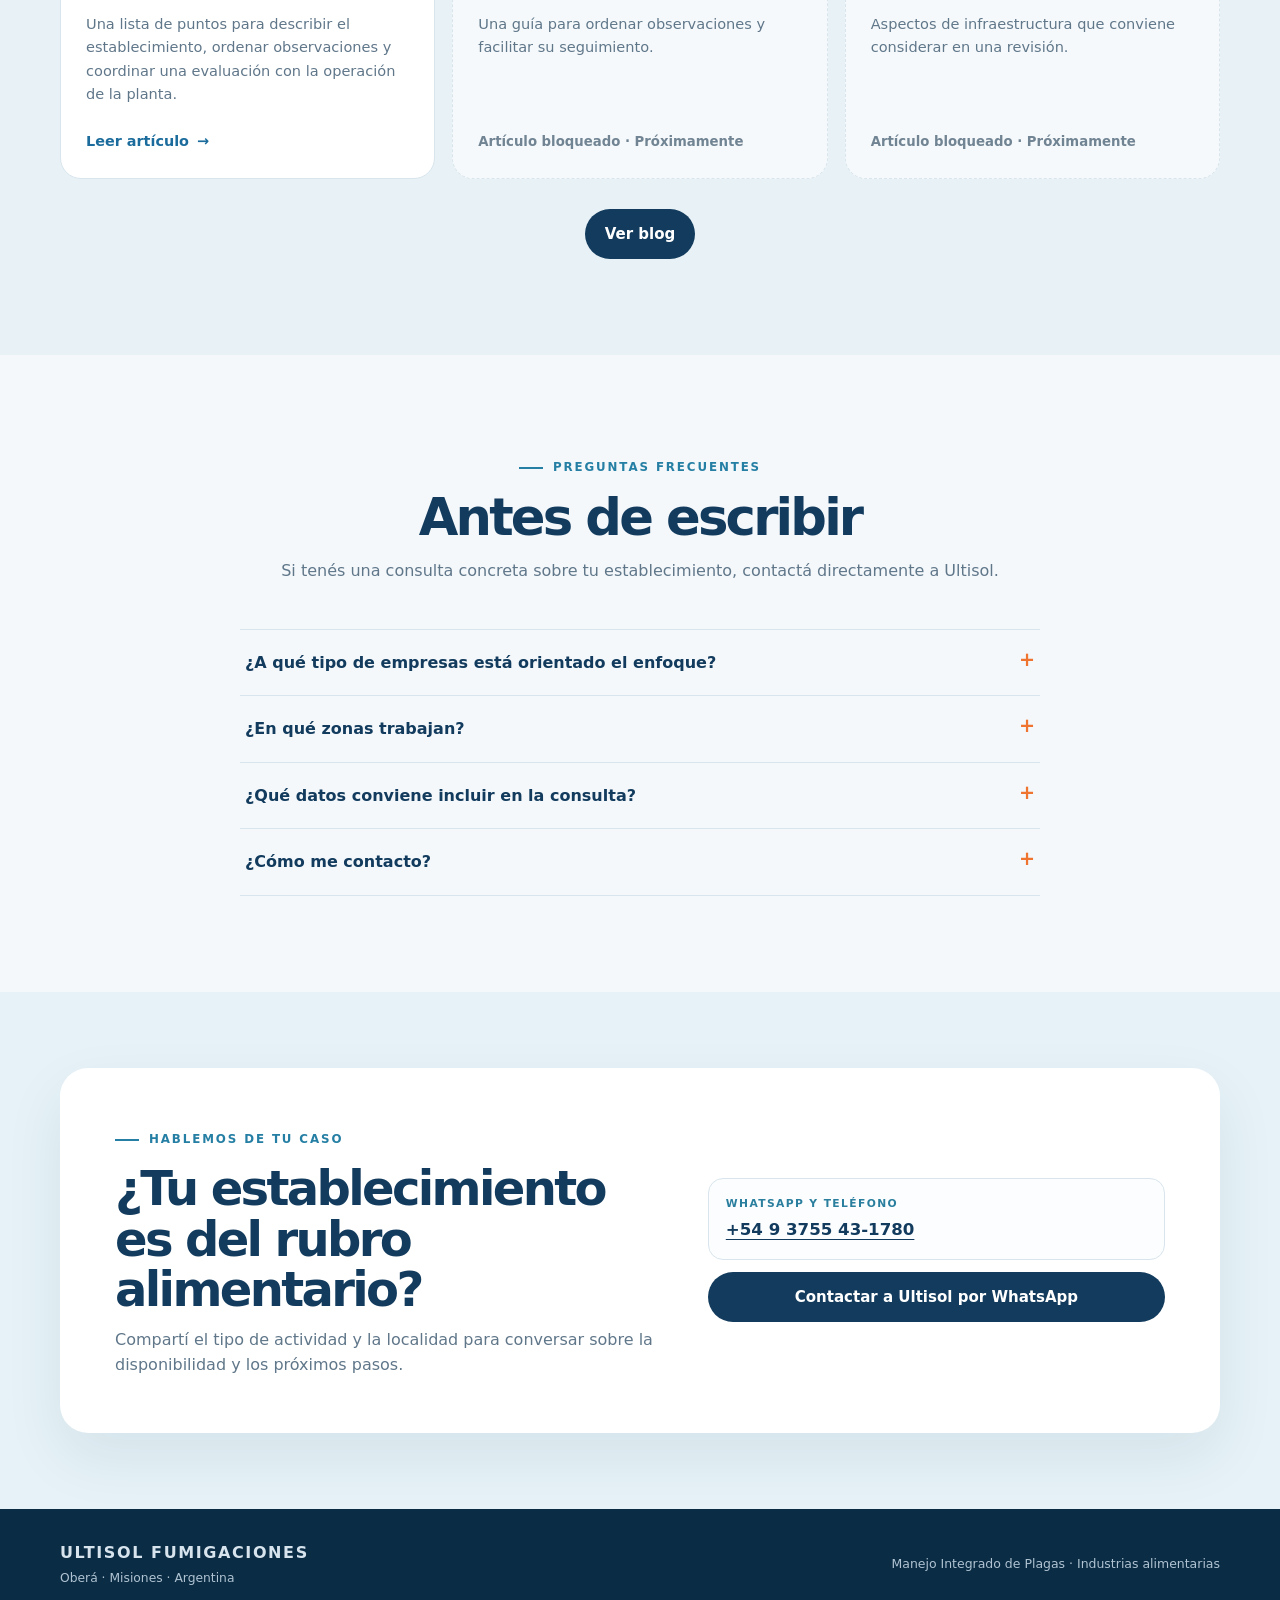
==== commit 555c8072: "Agrega adelantos del blog a la portada" ====
--- a/index.html
+++ b/index.html
@@ -171,8 +171,8 @@
       .header-inner { min-height: 0; padding: 15px 0 12px; flex-wrap: wrap; gap: 12px 18px; }
       .brand-logo { width: 58px; height: 58px; }
       .brand strong { font-size: 1.02rem; }
-      .nav { order: 3; width: 100%; gap: 19px; overflow-x: auto; padding: 3px 0 6px; }
-      .nav a { flex: 0 0 auto; font-size: .82rem; }
+      .nav { order: 3; width: 100%; justify-content: center; flex-wrap: wrap; gap: 6px 10px; overflow: visible; padding: 3px 0 6px; }
+      .nav a { flex: 0 1 auto; font-size: .82rem; padding: 8px 10px; white-space: nowrap; }
       .nav .nav-cta { padding: 8px 13px; }
       .hero { padding: 38px 0 42px; }
       .hero-grid { grid-template-columns: 1fr; }
@@ -199,6 +199,35 @@
     @media (prefers-reduced-motion: reduce) {
       *, *::before, *::after { scroll-behavior: auto !important; transition-duration: .01ms !important; }
     }
+  
+    .blog-preview { background: var(--soft); }
+    .blog-grid { display: grid; grid-template-columns: repeat(3, minmax(0, 1fr)); gap: 17px; }
+    .blog-card { min-height: 330px; display: flex; flex-direction: column; padding: 25px; border: 1px solid var(--line); border-radius: 21px; background: var(--white); }
+    .blog-card-locked { border-style: dashed; background: rgba(255,255,255,.58); }
+    .blog-card-meta { display: flex; align-items: center; justify-content: space-between; gap: 12px; margin-bottom: 24px; }
+    .blog-status { width: fit-content; display: inline-flex; align-items: center; gap: 7px; padding: 6px 10px; border-radius: 999px; font-size: .7rem; font-weight: 820; letter-spacing: .07em; text-transform: uppercase; }
+    .blog-status-live { background: var(--brand-cyan-soft); color: var(--brand-navy); }
+    .blog-status-locked { background: #e9eef1; color: #60778a; }
+    .blog-lock { width: 10px; height: 8px; position: relative; display: inline-block; border: 1.5px solid currentColor; border-radius: 2px; }
+    .blog-lock::before { position: absolute; top: -5px; left: 1px; width: 5px; height: 4px; border: 1.5px solid currentColor; border-bottom: 0; border-radius: 4px 4px 0 0; content: ""; }
+    .blog-card-number { color: #7890a0; font-size: .73rem; font-weight: 850; letter-spacing: .1em; }
+    .blog-card h3 { margin: 0 0 12px; color: var(--brand-navy); font-size: 1.22rem; font-weight: 800; line-height: 1.22; letter-spacing: -.035em; }
+    .blog-card p { margin: 0 0 22px; color: var(--muted); font-size: .91rem; }
+    .blog-read-link { width: fit-content; display: inline-flex; align-items: center; gap: 8px; margin-top: auto; color: var(--brand-blue); font-size: .9rem; font-weight: 800; text-decoration: none; }
+    .blog-read-link:hover { color: var(--brand-orange); }
+    .blog-locked-note { margin-top: auto; color: #718493; font-size: .83rem; font-weight: 700; }
+    .blog-preview-action { display: flex; justify-content: center; margin-top: 30px; }
+    @media (max-width: 900px) {
+      .blog-grid { grid-template-columns: repeat(2, minmax(0, 1fr)); }
+      .blog-card:last-child { grid-column: 1 / -1; }
+    }
+    @media (max-width: 720px) {
+      .blog-grid { grid-template-columns: 1fr; }
+      .blog-card { min-height: auto; padding: 23px; }
+      .blog-card:last-child { grid-column: auto; }
+      .blog-preview-action .button { width: 100%; max-width: 320px; }
+    }
+
   </style>
   <script type="application/ld+json">
   {
@@ -343,6 +372,49 @@
         </div>
       </div>
     </section>
+    
+    <section class="section blog-preview" id="blog" aria-labelledby="blog-preview-title">
+      <div class="wrap">
+        <header class="section-heading">
+          <span class="kicker">Blog de Ultisol</span>
+          <h2 id="blog-preview-title">Información práctica para tu establecimiento.</h2>
+          <p>Guías sobre Manejo Integrado de Plagas para plantas procesadoras, secaderos, molinos y envasadoras.</p>
+        </header>
+        <div class="blog-grid">
+          <article class="blog-card blog-card-published">
+            <div class="blog-card-meta">
+              <span class="blog-status blog-status-live">Publicado</span>
+              <span class="blog-card-number">01</span>
+            </div>
+            <h3>Control de plagas en industrias alimentarias: qué revisar al planificarlo</h3>
+            <p>Una lista de puntos para describir el establecimiento, ordenar observaciones y coordinar una evaluación con la operación de la planta.</p>
+            <a class="blog-read-link" href="/blogs/control-de-plagas-industria-alimentaria/">Leer artículo <span aria-hidden="true">→</span></a>
+          </article>
+          <article class="blog-card blog-card-locked" aria-disabled="true" aria-label="Artículo bloqueado, próximamente: Cómo registrar señales de plagas en una planta de alimentos">
+            <div class="blog-card-meta">
+              <span class="blog-status blog-status-locked"><span class="blog-lock" aria-hidden="true"></span>Próximamente</span>
+              <span class="blog-card-number">02</span>
+            </div>
+            <h3>Cómo registrar señales de plagas en una planta de alimentos</h3>
+            <p>Una guía para ordenar observaciones y facilitar su seguimiento.</p>
+            <span class="blog-locked-note">Artículo bloqueado · Próximamente</span>
+          </article>
+          <article class="blog-card blog-card-locked" aria-disabled="true" aria-label="Artículo bloqueado, próximamente: Puertas, drenajes y aberturas: puntos de acceso que conviene revisar">
+            <div class="blog-card-meta">
+              <span class="blog-status blog-status-locked"><span class="blog-lock" aria-hidden="true"></span>Próximamente</span>
+              <span class="blog-card-number">03</span>
+            </div>
+            <h3>Puertas, drenajes y aberturas: puntos de acceso que conviene revisar</h3>
+            <p>Aspectos de infraestructura que conviene considerar en una revisión.</p>
+            <span class="blog-locked-note">Artículo bloqueado · Próximamente</span>
+          </article>
+        </div>
+        <div class="blog-preview-action">
+          <a class="button button-primary" href="/blogs/">Ver blog</a>
+        </div>
+      </div>
+    </section>
+
     <section class="section faq" id="preguntas">
       <div class="wrap">
         <header class="section-heading">
@@ -396,3 +468,4 @@
   <a class="floating-wa" href="https://wa.me/5493755431780?text=Hola%2C%20quisiera%20hacer%20una%20consulta%20por%20Manejo%20Integrado%20de%20Plagas%20para%20un%20establecimiento%20alimentario." target="_blank" rel="noopener noreferrer" aria-label="Consultar con Ultisol Fumigaciones por WhatsApp">WA</a>
 </body>
 </html>
+
